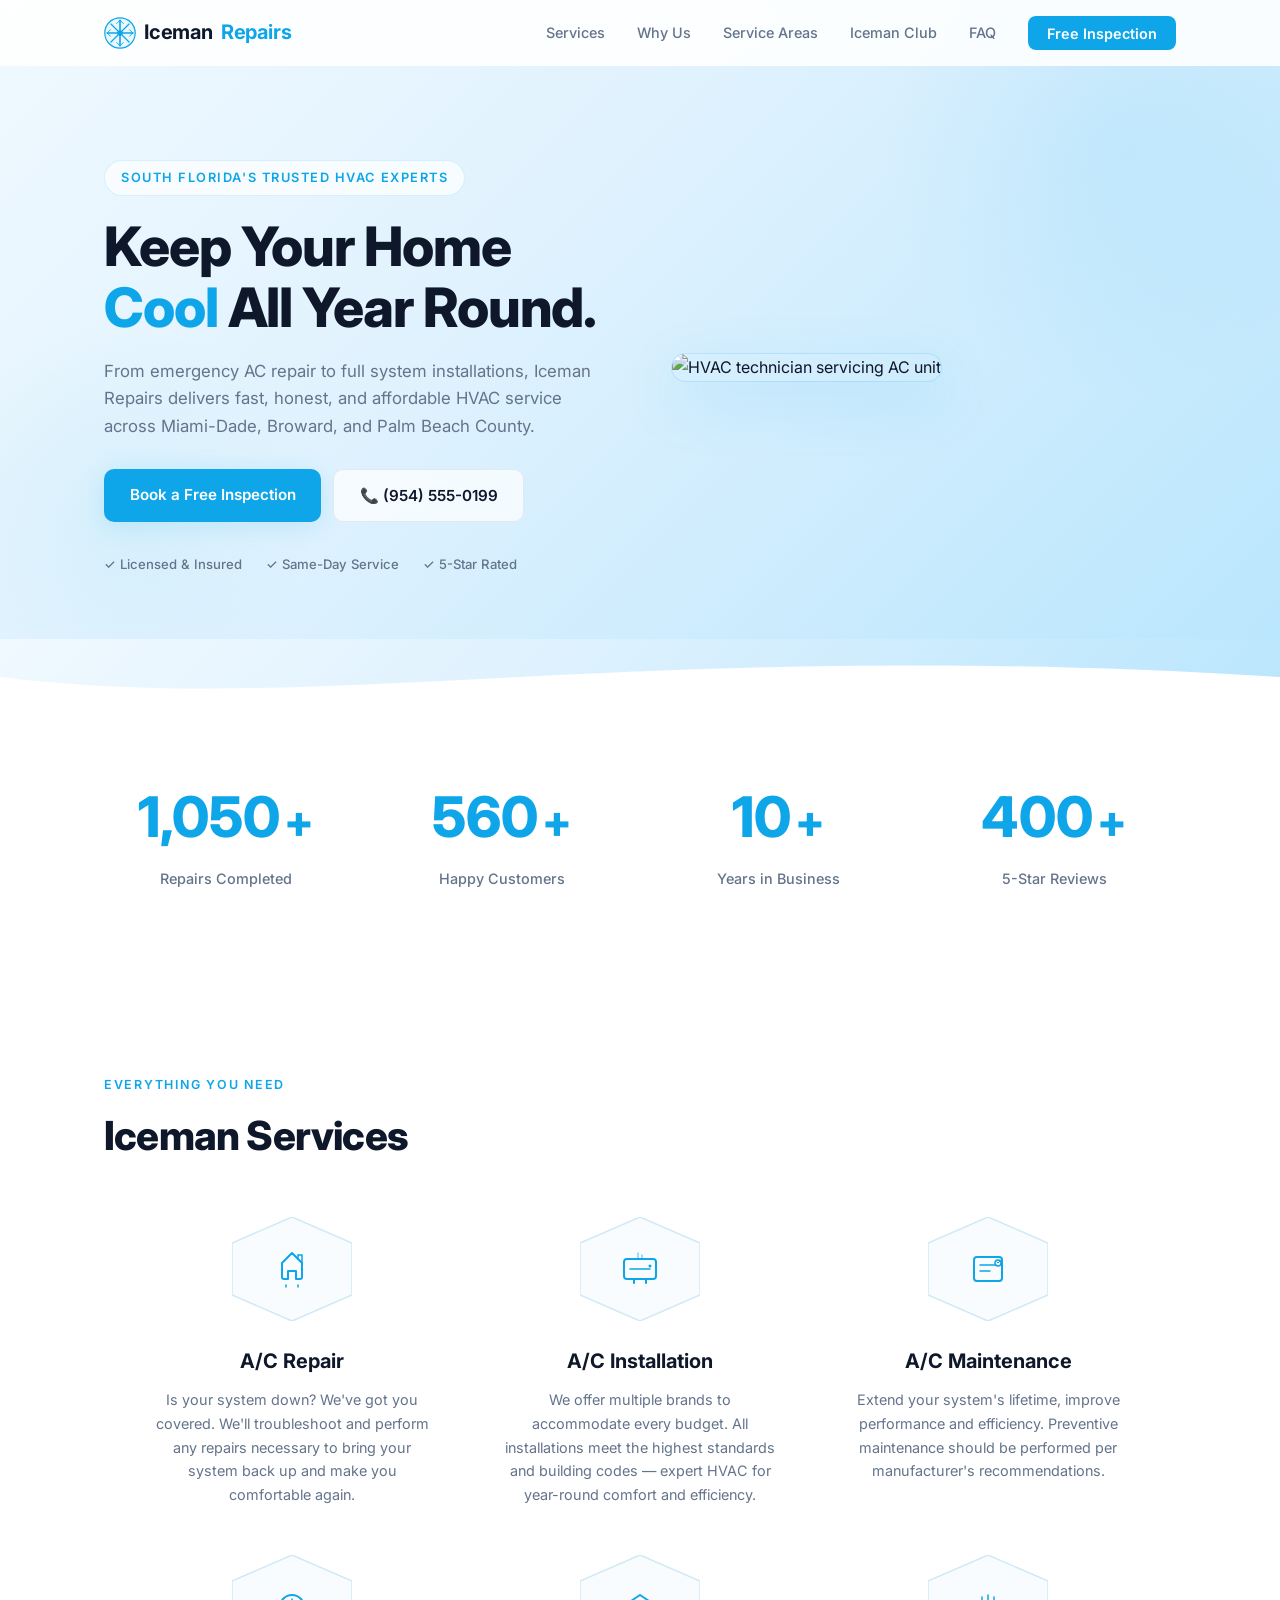
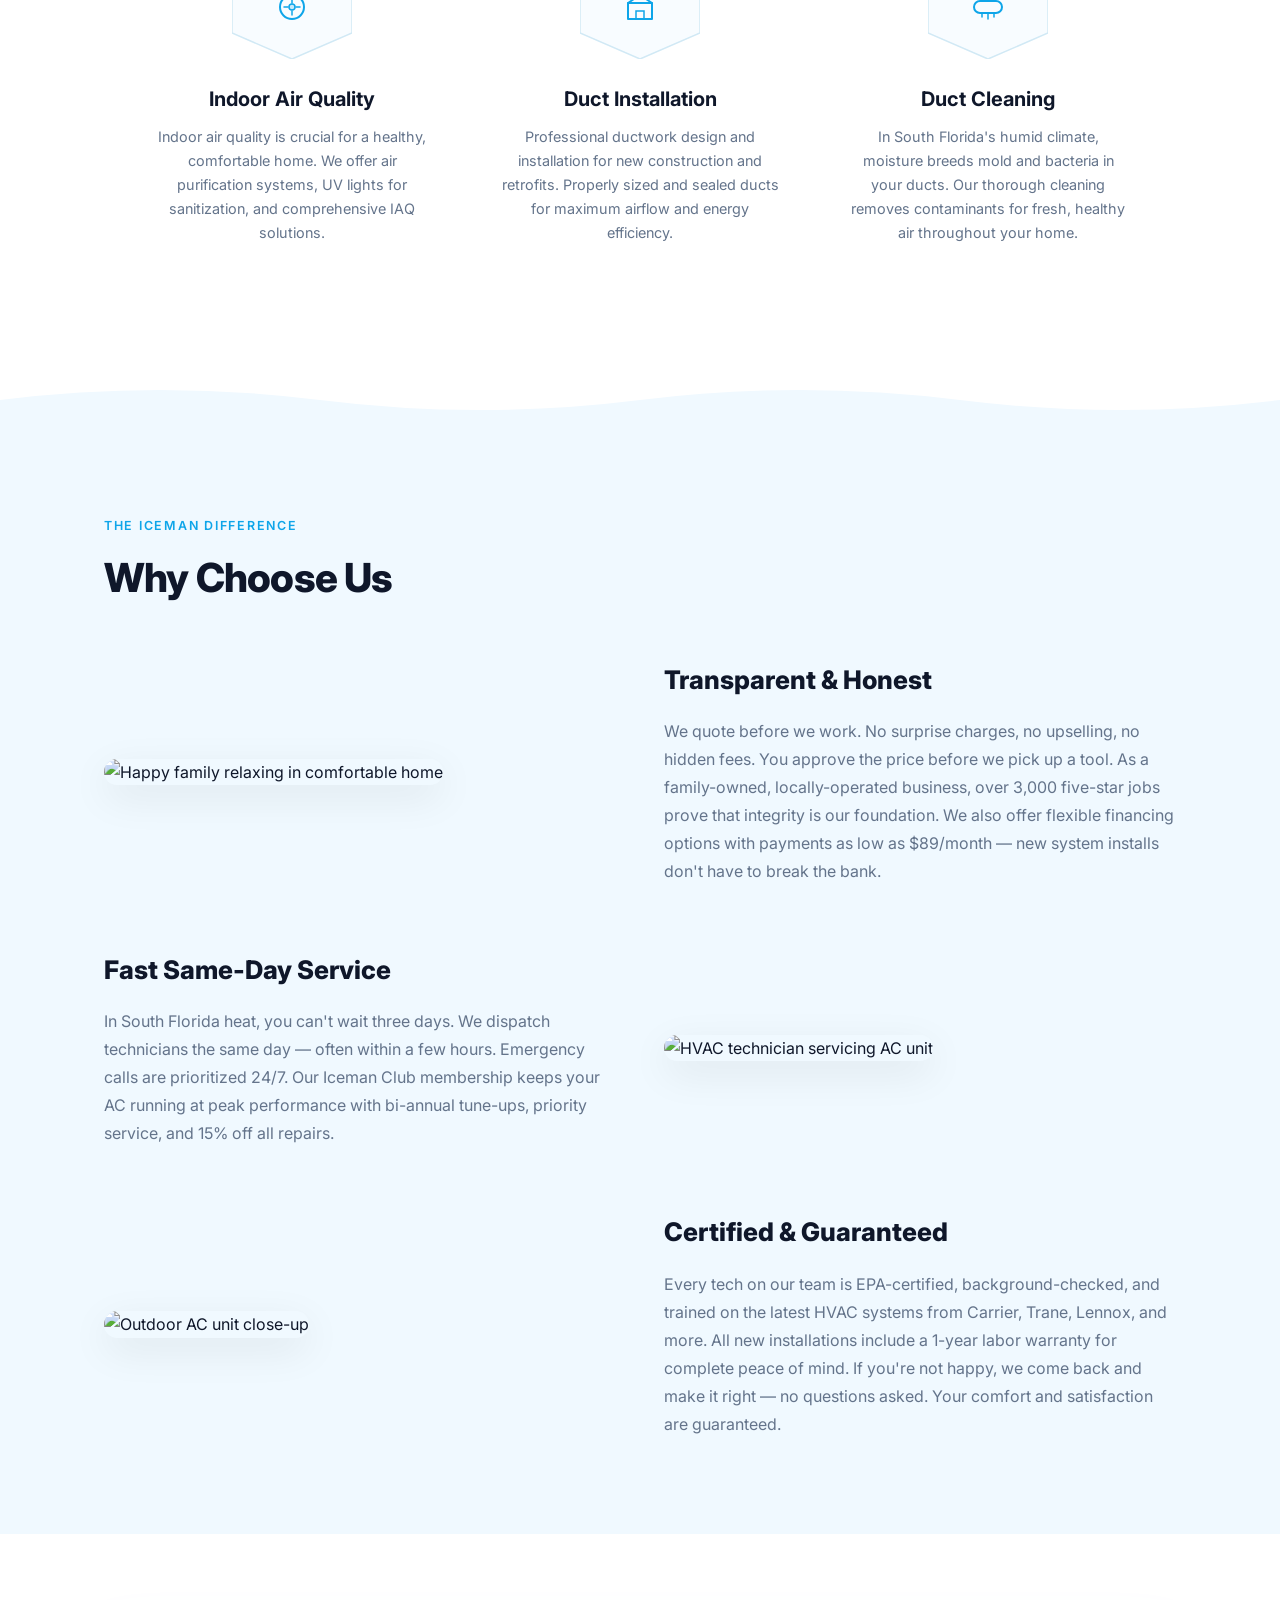
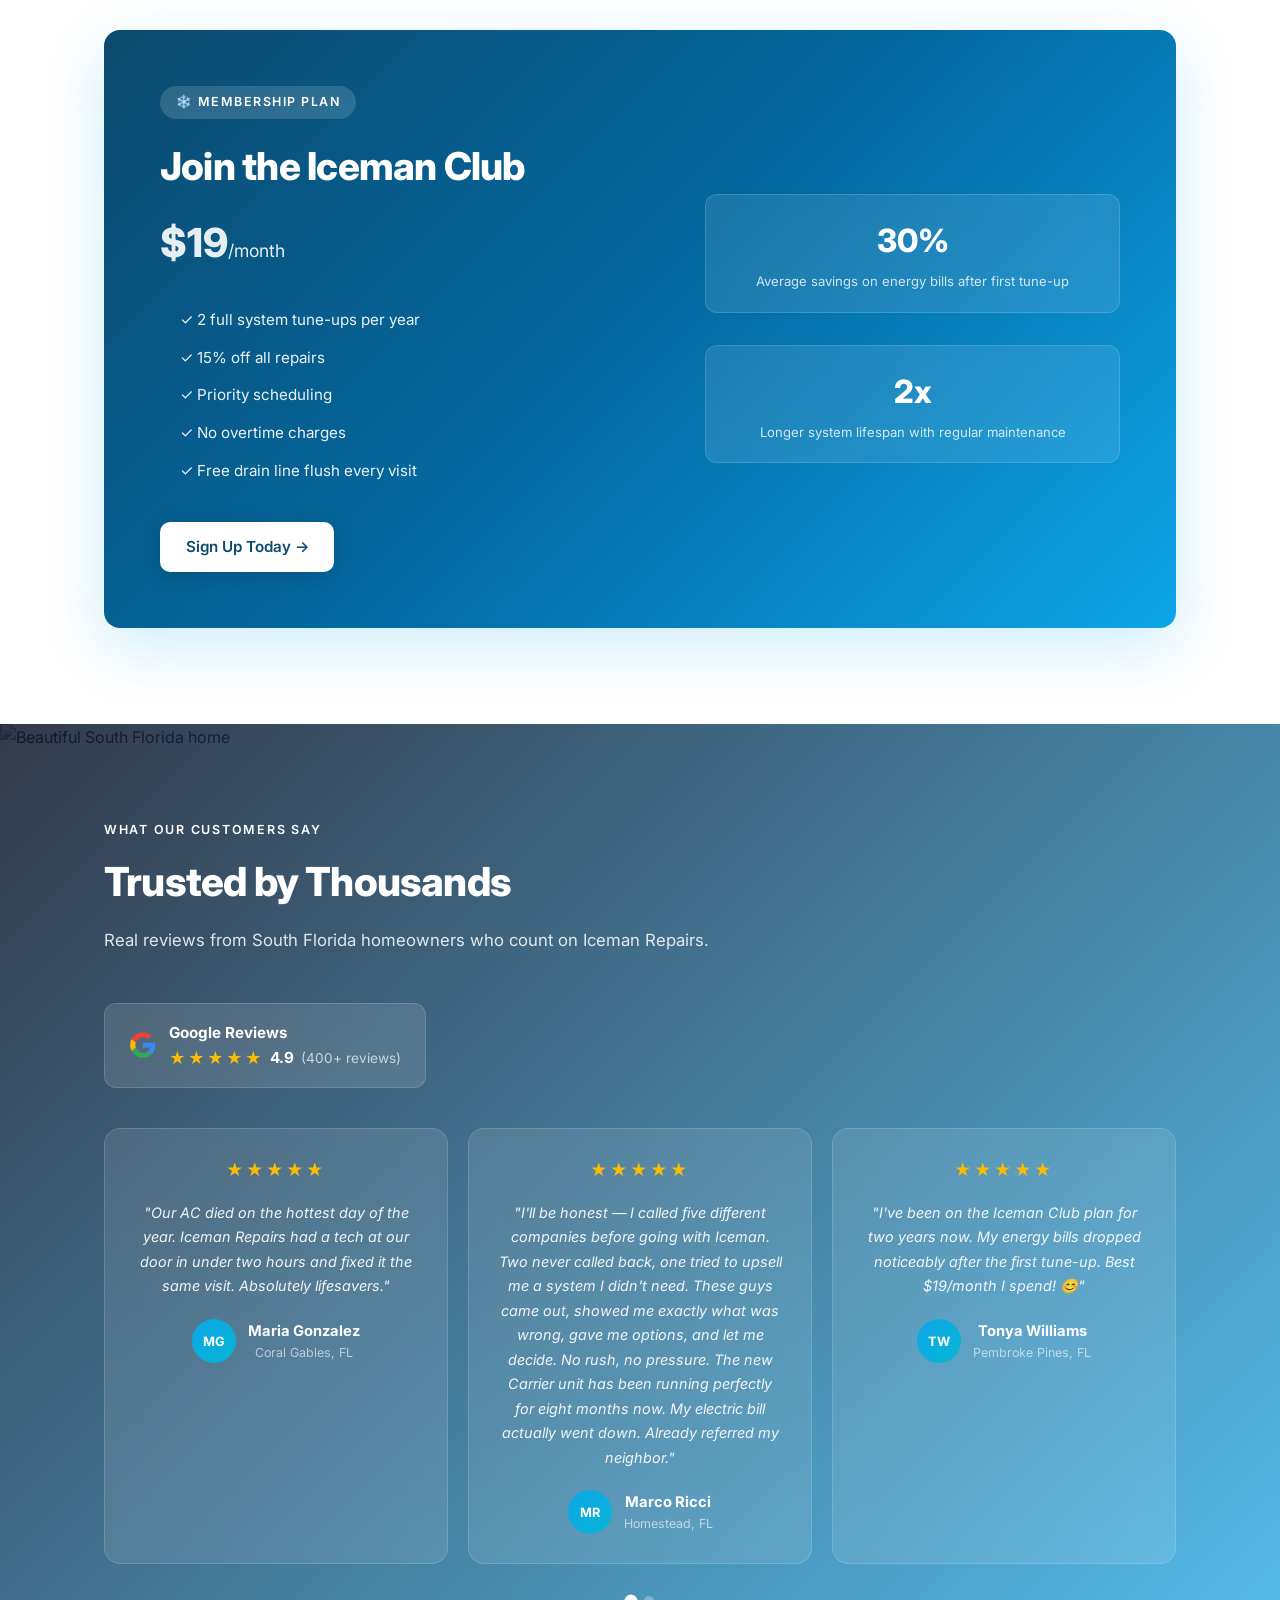
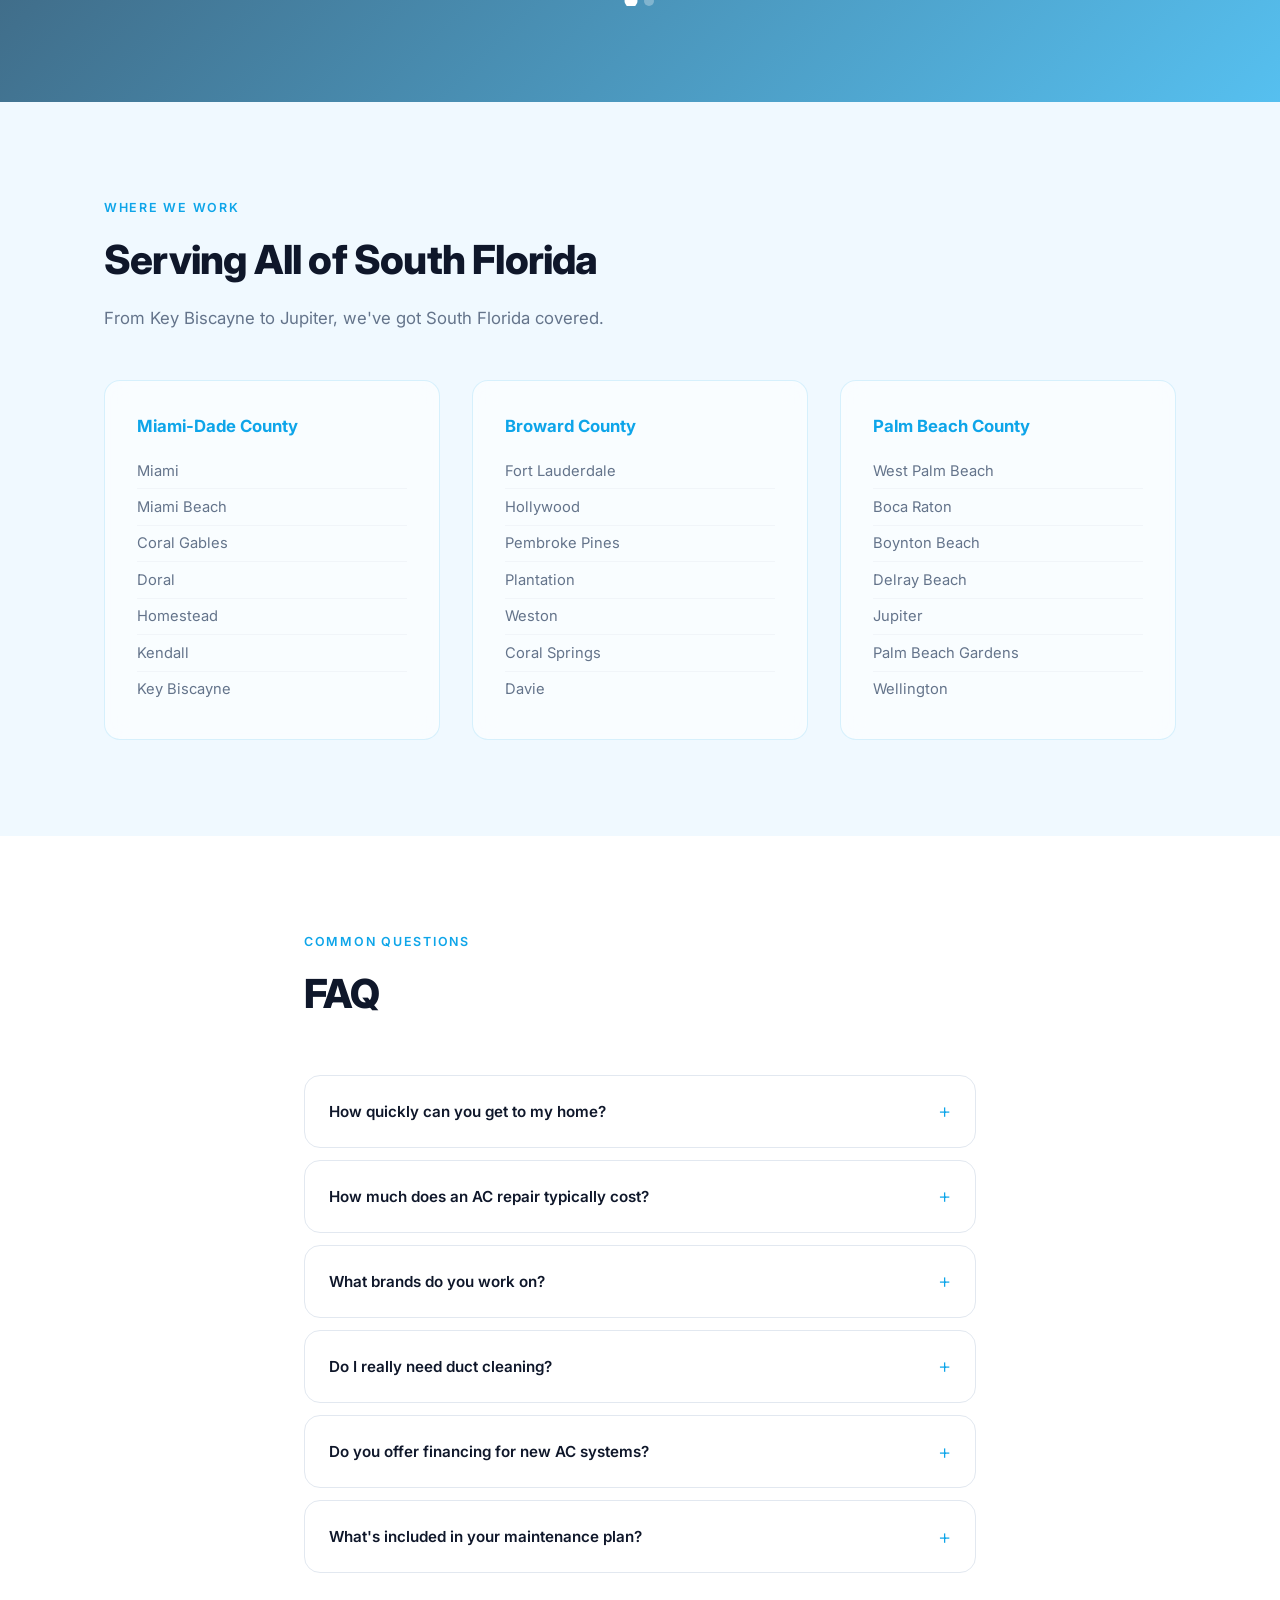
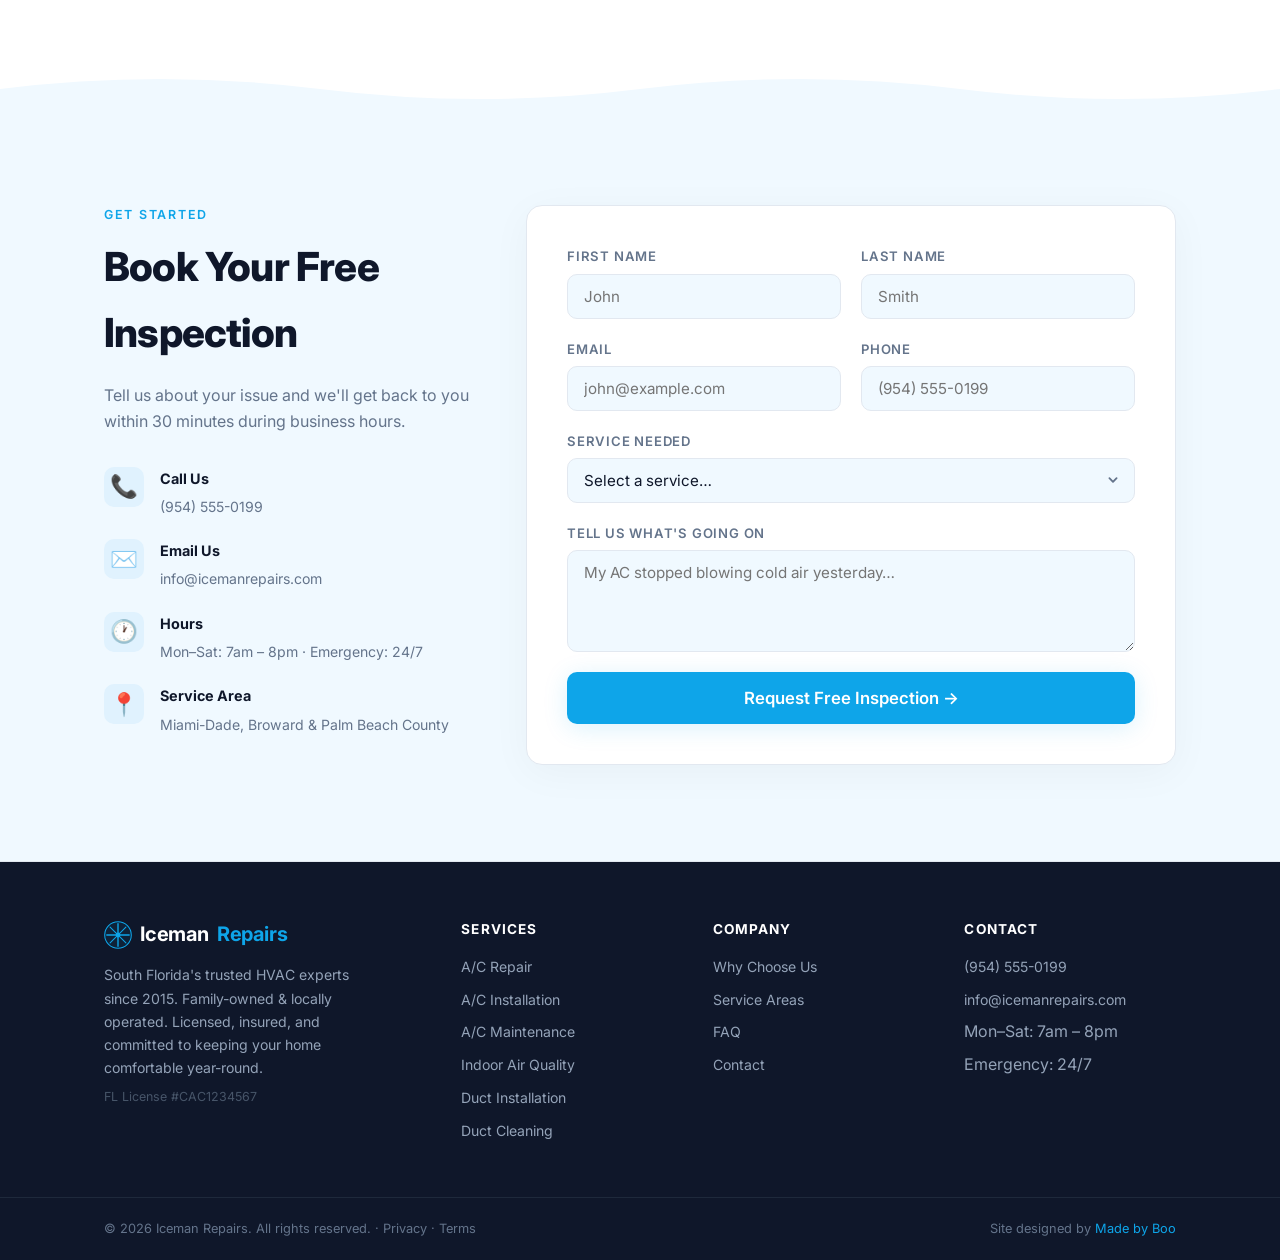
==== samples/iceman-repairs/index.html @ 6f9d6268 "Add live sample sites: Matcha x Roast and Iceman Repairs" ====
<!doctype html>
<html lang="en">
<head>
  <meta charset="UTF-8" />
  <meta name="viewport" content="width=device-width, initial-scale=1.0" />
  <title>Iceman Repairs — South Florida HVAC & AC Repair</title>
  <link rel="stylesheet" href="./styles.css" />
  <link rel="preconnect" href="https://fonts.googleapis.com">
  <link rel="preconnect" href="https://fonts.gstatic.com" crossorigin>
  <link href="https://fonts.googleapis.com/css2?family=Inter:wght@400;500;600;700;800&display=swap" rel="stylesheet">
</head>
<body>

<!-- ═══════ NAV ═══════ -->
<nav id="navbar">
  <div class="nav-inner">
    <a class="nav-logo" href="#">
      <svg class="logo-icon" viewBox="0 0 40 40" width="32" height="32" fill="none" xmlns="http://www.w3.org/2000/svg">
        <circle cx="20" cy="20" r="19" stroke="#0ea5e9" stroke-width="1.5" fill="rgba(14,165,233,0.08)"/>
        <line x1="20" y1="4" x2="20" y2="36" stroke="#0ea5e9" stroke-width="2" stroke-linecap="round"/>
        <line x1="4" y1="20" x2="36" y2="20" stroke="#0ea5e9" stroke-width="2" stroke-linecap="round"/>
        <line x1="8.7" y1="8.7" x2="31.3" y2="31.3" stroke="#0ea5e9" stroke-width="1.5" stroke-linecap="round"/>
        <line x1="31.3" y1="8.7" x2="8.7" y2="31.3" stroke="#0ea5e9" stroke-width="1.5" stroke-linecap="round"/>
        <line x1="20" y1="4" x2="16" y2="8" stroke="#0ea5e9" stroke-width="1.2" stroke-linecap="round"/>
        <line x1="20" y1="4" x2="24" y2="8" stroke="#0ea5e9" stroke-width="1.2" stroke-linecap="round"/>
        <line x1="20" y1="36" x2="16" y2="32" stroke="#0ea5e9" stroke-width="1.2" stroke-linecap="round"/>
        <line x1="20" y1="36" x2="24" y2="32" stroke="#0ea5e9" stroke-width="1.2" stroke-linecap="round"/>
        <line x1="4" y1="20" x2="8" y2="16" stroke="#0ea5e9" stroke-width="1.2" stroke-linecap="round"/>
        <line x1="4" y1="20" x2="8" y2="24" stroke="#0ea5e9" stroke-width="1.2" stroke-linecap="round"/>
        <line x1="36" y1="20" x2="32" y2="16" stroke="#0ea5e9" stroke-width="1.2" stroke-linecap="round"/>
        <line x1="36" y1="20" x2="32" y2="24" stroke="#0ea5e9" stroke-width="1.2" stroke-linecap="round"/>
        <circle cx="20" cy="20" r="3.5" fill="#0ea5e9"/>
      </svg>
      Iceman <span>Repairs</span>
    </a>
    <button class="hamburger" id="menuBtn" aria-label="Toggle menu">
      <span></span><span></span><span></span>
    </button>
    <ul class="nav-links" id="navLinks">
      <li><a href="#services">Services</a></li>
      <li><a href="#why-us">Why Us</a></li>
      <li><a href="#areas">Service Areas</a></li>
      <li><a href="#club">Iceman Club</a></li>
      <li><a href="#faq">FAQ</a></li>
      <li><a href="#contact" class="nav-cta">Free Inspection</a></li>
    </ul>
  </div>
</nav>

<!-- ═══════ HERO ═══════ -->
<header class="hero" id="hero">
  <div class="hero-inner container">
    <div class="hero-content fade-in">
      <span class="kicker">South Florida's Trusted HVAC Experts</span>
      <h1>Keep Your Home <em>Cool</em> All Year Round.</h1>
      <p>From emergency AC repair to full system installations, Iceman Repairs delivers fast, honest, and affordable HVAC service across Miami-Dade, Broward, and Palm Beach County.</p>
      <div class="btn-row">
        <a class="btn primary" href="#contact">Book a Free Inspection</a>
        <a class="btn outline" href="tel:+19545550199">📞 (954) 555-0199</a>
      </div>
      <div class="trust-badges">
        <span>✓ Licensed &amp; Insured</span>
        <span>✓ Same-Day Service</span>
        <span>✓ 5-Star Rated</span>
      </div>
    </div>
    <div class="hero-image fade-in">
      <img src="https://plus.unsplash.com/premium_photo-1682126012378-859ca7a9f4cf?w=800" alt="HVAC technician servicing AC unit" loading="eager">
    </div>
  </div>
</header>

<!-- ═══════ WAVE DIVIDER ═══════ -->
<div class="wave-divider">
  <svg viewBox="0 0 1440 60" preserveAspectRatio="none"><path d="M0,40 C360,80 720,0 1440,40 L1440,60 L0,60Z" fill="#ffffff"/></svg>
</div>

<!-- ═══════ KPI STATS BANNER ═══════ -->
<section class="kpi-banner">
  <div class="container">
    <div class="kpi-grid">
      <div class="kpi fade-in">
        <div class="kpi-number" data-target="1050">0</div>
        <div class="kpi-plus">+</div>
        <div class="kpi-label">Repairs Completed</div>
      </div>
      <div class="kpi fade-in">
        <div class="kpi-number" data-target="560">0</div>
        <div class="kpi-plus">+</div>
        <div class="kpi-label">Happy Customers</div>
      </div>
      <div class="kpi fade-in">
        <div class="kpi-number" data-target="10">0</div>
        <div class="kpi-plus">+</div>
        <div class="kpi-label">Years in Business</div>
      </div>
      <div class="kpi fade-in">
        <div class="kpi-number" data-target="400">0</div>
        <div class="kpi-plus">+</div>
        <div class="kpi-label">5-Star Reviews</div>
      </div>
    </div>
  </div>
</section>

<!-- ═══════ SERVICES ═══════ -->
<section class="section" id="services">
  <div class="container">
    <div class="section-header">
      <span class="section-kicker fade-in">Everything You Need</span>
      <h2 class="section-title fade-in">Iceman Services</h2>
    </div>

    <div class="hex-grid hex-grid-3">
      <article class="hex-card fade-in">
        <div class="hex-icon-wrap">
          <svg class="hex-bg" viewBox="0 0 120 104" fill="none"><polygon points="60,0 120,26 120,78 60,104 0,78 0,26" stroke="#d1e9f5" stroke-width="1.5" fill="#f8fcff"/></svg>
          <svg class="hex-inner-icon" viewBox="0 0 48 48" fill="none">
            <path d="M24 8L14 18v14a2 2 0 002 2h4v-8h8v8h4a2 2 0 002-2V18L24 8z" stroke="#0ea5e9" stroke-width="2" stroke-linejoin="round"/>
            <path d="M30 14v-4h4v8" stroke="#0ea5e9" stroke-width="1.5" stroke-linecap="round"/>
            <path d="M18 40v2M30 40v2" stroke="#0ea5e9" stroke-width="1.5" stroke-linecap="round"/>
          </svg>
        </div>
        <h3>A/C Repair</h3>
        <p>Is your system down? We've got you covered. We'll troubleshoot and perform any repairs necessary to bring your system back up and make you comfortable again.</p>
      </article>
      <article class="hex-card fade-in">
        <div class="hex-icon-wrap">
          <svg class="hex-bg" viewBox="0 0 120 104" fill="none"><polygon points="60,0 120,26 120,78 60,104 0,78 0,26" stroke="#d1e9f5" stroke-width="1.5" fill="#f8fcff"/></svg>
          <svg class="hex-inner-icon" viewBox="0 0 48 48" fill="none">
            <rect x="8" y="14" width="32" height="20" rx="3" stroke="#0ea5e9" stroke-width="2"/>
            <path d="M14 24h20" stroke="#0ea5e9" stroke-width="1.5" stroke-linecap="round"/>
            <line x1="18" y1="34" x2="18" y2="38" stroke="#0ea5e9" stroke-width="2" stroke-linecap="round"/>
            <line x1="30" y1="34" x2="30" y2="38" stroke="#0ea5e9" stroke-width="2" stroke-linecap="round"/>
            <circle cx="34" cy="21" r="1.5" fill="#0ea5e9"/>
            <path d="M22 8v6M26 10v4" stroke="#0ea5e9" stroke-width="1.5" stroke-linecap="round" opacity="0.5"/>
          </svg>
        </div>
        <h3>A/C Installation</h3>
        <p>We offer multiple brands to accommodate every budget. All installations meet the highest standards and building codes — expert HVAC for year-round comfort and efficiency.</p>
      </article>
      <article class="hex-card fade-in">
        <div class="hex-icon-wrap">
          <svg class="hex-bg" viewBox="0 0 120 104" fill="none"><polygon points="60,0 120,26 120,78 60,104 0,78 0,26" stroke="#d1e9f5" stroke-width="1.5" fill="#f8fcff"/></svg>
          <svg class="hex-inner-icon" viewBox="0 0 48 48" fill="none">
            <rect x="10" y="12" width="28" height="24" rx="3" stroke="#0ea5e9" stroke-width="2"/>
            <path d="M16 20h16M16 26h10" stroke="#0ea5e9" stroke-width="1.5" stroke-linecap="round"/>
            <circle cx="34" cy="18" r="3" stroke="#0ea5e9" stroke-width="1.5"/>
            <path d="M33 17l1 1 2-2" stroke="#0ea5e9" stroke-width="1" stroke-linecap="round" stroke-linejoin="round"/>
          </svg>
        </div>
        <h3>A/C Maintenance</h3>
        <p>Extend your system's lifetime, improve performance and efficiency. Preventive maintenance should be performed per manufacturer's recommendations.</p>
      </article>
      <article class="hex-card fade-in">
        <div class="hex-icon-wrap">
          <svg class="hex-bg" viewBox="0 0 120 104" fill="none"><polygon points="60,0 120,26 120,78 60,104 0,78 0,26" stroke="#d1e9f5" stroke-width="1.5" fill="#f8fcff"/></svg>
          <svg class="hex-inner-icon" viewBox="0 0 48 48" fill="none">
            <circle cx="24" cy="24" r="12" stroke="#0ea5e9" stroke-width="2"/>
            <path d="M24 16v4M24 28v4M16 24h4M28 24h4" stroke="#0ea5e9" stroke-width="1.5" stroke-linecap="round"/>
            <circle cx="24" cy="24" r="3" fill="rgba(14,165,233,0.2)" stroke="#0ea5e9" stroke-width="1.5"/>
          </svg>
        </div>
        <h3>Indoor Air Quality</h3>
        <p>Indoor air quality is crucial for a healthy, comfortable home. We offer air purification systems, UV lights for sanitization, and comprehensive IAQ solutions.</p>
      </article>
      <article class="hex-card fade-in">
        <div class="hex-icon-wrap">
          <svg class="hex-bg" viewBox="0 0 120 104" fill="none"><polygon points="60,0 120,26 120,78 60,104 0,78 0,26" stroke="#d1e9f5" stroke-width="1.5" fill="#f8fcff"/></svg>
          <svg class="hex-inner-icon" viewBox="0 0 48 48" fill="none">
            <path d="M12 20h24v16H12z" stroke="#0ea5e9" stroke-width="2" stroke-linejoin="round"/>
            <path d="M12 20l12-8 12 8" stroke="#0ea5e9" stroke-width="2" stroke-linecap="round" stroke-linejoin="round"/>
            <path d="M20 28h8v8h-8z" stroke="#0ea5e9" stroke-width="1.5"/>
          </svg>
        </div>
        <h3>Duct Installation</h3>
        <p>Professional ductwork design and installation for new construction and retrofits. Properly sized and sealed ducts for maximum airflow and energy efficiency.</p>
      </article>
      <article class="hex-card fade-in">
        <div class="hex-icon-wrap">
          <svg class="hex-bg" viewBox="0 0 120 104" fill="none"><polygon points="60,0 120,26 120,78 60,104 0,78 0,26" stroke="#d1e9f5" stroke-width="1.5" fill="#f8fcff"/></svg>
          <svg class="hex-inner-icon" viewBox="0 0 48 48" fill="none">
            <rect x="10" y="18" width="28" height="12" rx="6" stroke="#0ea5e9" stroke-width="2"/>
            <path d="M18 14v4M24 12v6M30 14v4" stroke="#0ea5e9" stroke-width="1.5" stroke-linecap="round"/>
            <path d="M18 30v4M24 30v6M30 30v4" stroke="#0ea5e9" stroke-width="1.5" stroke-linecap="round"/>
          </svg>
        </div>
        <h3>Duct Cleaning</h3>
        <p>In South Florida's humid climate, moisture breeds mold and bacteria in your ducts. Our thorough cleaning removes contaminants for fresh, healthy air throughout your home.</p>
      </article>
    </div>
  </div>
</section>

<!-- ═══════ ICE DIVIDER ═══════ -->
<div class="ice-divider">
  <svg viewBox="0 0 1440 40" preserveAspectRatio="none"><path d="M0,20 Q180,0 360,20 T720,20 T1080,20 T1440,20 L1440,40 L0,40Z" fill="#f0f9ff"/></svg>
</div>

<!-- ═══════ WHY US ═══════ -->
<section class="section section-frost" id="why-us">
  <div class="container">
    <div class="section-header">
      <span class="section-kicker fade-in">The Iceman Difference</span>
      <h2 class="section-title fade-in">Why Choose Us</h2>
    </div>

    <div class="why-card fade-in">
      <div class="why-card-image">
        <img src="https://plus.unsplash.com/premium_photo-1663090877683-f5d6fe7fc1ca?w=600" alt="Happy family relaxing in comfortable home" loading="lazy">
      </div>
      <div class="why-card-text">
        <h3>Transparent &amp; Honest</h3>
        <p>We quote before we work. No surprise charges, no upselling, no hidden fees. You approve the price before we pick up a tool. As a family-owned, locally-operated business, over 3,000 five-star jobs prove that integrity is our foundation. We also offer flexible financing options with payments as low as $89/month — new system installs don't have to break the bank.</p>
      </div>
    </div>

    <div class="why-card reverse fade-in">
      <div class="why-card-image">
        <img src="https://plus.unsplash.com/premium_photo-1683134512538-7b390d0adc9e?w=600" alt="HVAC technician servicing AC unit" loading="lazy">
      </div>
      <div class="why-card-text">
        <h3>Fast Same-Day Service</h3>
        <p>In South Florida heat, you can't wait three days. We dispatch technicians the same day — often within a few hours. Emergency calls are prioritized 24/7. Our Iceman Club membership keeps your AC running at peak performance with bi-annual tune-ups, priority service, and 15% off all repairs.</p>
      </div>
    </div>

    <div class="why-card fade-in">
      <div class="why-card-image">
        <img src="https://images.unsplash.com/photo-1758798157512-f0a864c696c9?w=600" alt="Outdoor AC unit close-up" loading="lazy">
      </div>
      <div class="why-card-text">
        <h3>Certified &amp; Guaranteed</h3>
        <p>Every tech on our team is EPA-certified, background-checked, and trained on the latest HVAC systems from Carrier, Trane, Lennox, and more. All new installations include a 1-year labor warranty for complete peace of mind. If you're not happy, we come back and make it right — no questions asked. Your comfort and satisfaction are guaranteed.</p>
      </div>
    </div>
  </div>
</section>

<!-- ═══════ ICEMAN CLUB ═══════ -->
<section class="section iceman-club" id="club">
  <div class="container">
    <div class="club-card fade-in">
      <div class="club-content">
        <span class="club-badge">❄️ Membership Plan</span>
        <h2>Join the Iceman Club</h2>
        <p class="club-price"><span class="price-amount">$19</span>/month</p>
        <ul class="club-perks">
          <li>✓ 2 full system tune-ups per year</li>
          <li>✓ 15% off all repairs</li>
          <li>✓ Priority scheduling</li>
          <li>✓ No overtime charges</li>
          <li>✓ Free drain line flush every visit</li>
        </ul>
        <a class="btn primary" href="#contact">Sign Up Today →</a>
      </div>
      <div class="club-highlight">
        <div class="club-stat">
          <div class="club-stat-number">30%</div>
          <div class="club-stat-label">Average savings on energy bills after first tune-up</div>
        </div>
        <div class="club-stat">
          <div class="club-stat-number">2x</div>
          <div class="club-stat-label">Longer system lifespan with regular maintenance</div>
        </div>
      </div>
    </div>
  </div>
</section>

<!-- ═══════ TESTIMONIALS ═══════ -->
<section class="section section-testimonials" id="testimonials">
  <div class="testimonials-bg">
    <img src="https://images.unsplash.com/photo-1600585154340-be6161a56a0c?w=1400&q=80" alt="Beautiful South Florida home" loading="lazy">
    <div class="testimonials-overlay"></div>
  </div>
  <div class="container testimonials-content">
    <div class="section-header">
      <span class="section-kicker fade-in" style="color:#fff;">What Our Customers Say</span>
      <h2 class="section-title fade-in" style="color:#fff;">Trusted by Thousands</h2>
      <p class="section-lead fade-in" style="color:rgba(255,255,255,0.85);max-width:none;">Real reviews from South Florida homeowners who count on Iceman Repairs.</p>
    </div>

    <div class="google-reviews-bar fade-in">
      <div class="google-reviews-header">
        <svg viewBox="0 0 24 24" width="28" height="28"><path d="M22.56 12.25c0-.78-.07-1.53-.2-2.25H12v4.26h5.92a5.06 5.06 0 01-2.2 3.32v2.77h3.57c2.08-1.92 3.28-4.74 3.28-8.1z" fill="#4285F4"/><path d="M12 23c2.97 0 5.46-.98 7.28-2.66l-3.57-2.77c-.98.66-2.23 1.06-3.71 1.06-2.86 0-5.29-1.93-6.16-4.53H2.18v2.84C3.99 20.53 7.7 23 12 23z" fill="#34A853"/><path d="M5.84 14.09c-.22-.66-.35-1.36-.35-2.09s.13-1.43.35-2.09V7.07H2.18C1.43 8.55 1 10.22 1 12s.43 3.45 1.18 4.93l2.85-2.22.81-.62z" fill="#FBBC05"/><path d="M12 5.38c1.62 0 3.06.56 4.21 1.64l3.15-3.15C17.45 2.09 14.97 1 12 1 7.7 1 3.99 3.47 2.18 7.07l3.66 2.84c.87-2.6 3.3-4.53 6.16-4.53z" fill="#EA4335"/></svg>
        <div>
          <strong>Google Reviews</strong>
          <div class="google-rating">
            <span class="google-stars">★★★★★</span>
            <span class="google-score">4.9</span>
            <span class="google-count">(400+ reviews)</span>
          </div>
        </div>
      </div>
    </div>

    <div class="reviews-carousel-wrapper fade-in">
      <div class="reviews-track" id="reviewsTrack">
        <div class="review-slide">
          <div class="review-card">
            <div class="review-stars">★★★★★</div>
            <p>"Our AC died on the hottest day of the year. Iceman Repairs had a tech at our door in under two hours and fixed it the same visit. Absolutely lifesavers."</p>
            <div class="review-author">
              <div class="review-avatar">MG</div>
              <div><strong>Maria Gonzalez</strong><span>Coral Gables, FL</span></div>
            </div>
          </div>
        </div>
        <div class="review-slide">
          <div class="review-card">
            <div class="review-stars">★★★★★</div>
            <p>"I'll be honest — I called five different companies before going with Iceman. Two never called back, one tried to upsell me a system I didn't need. These guys came out, showed me exactly what was wrong, gave me options, and let me decide. No rush, no pressure. The new Carrier unit has been running perfectly for eight months now. My electric bill actually went down. Already referred my neighbor."</p>
            <div class="review-author">
              <div class="review-avatar">MR</div>
              <div><strong>Marco Ricci</strong><span>Homestead, FL</span></div>
            </div>
          </div>
        </div>
        <div class="review-slide">
          <div class="review-card">
            <div class="review-stars">★★★★★</div>
            <p>"I've been on the Iceman Club plan for two years now. My energy bills dropped noticeably after the first tune-up. Best $19/month I spend! 😊"</p>
            <div class="review-author">
              <div class="review-avatar">TW</div>
              <div><strong>Tonya Williams</strong><span>Pembroke Pines, FL</span></div>
            </div>
          </div>
        </div>
        <div class="review-slide">
          <div class="review-card">
            <div class="review-stars">★★★★★</div>
            <p>"Musty smell from the AC. Iceman found mold in our ducts and cleaned it all out — fresh air ever since."</p>
            <div class="review-author">
              <div class="review-avatar">RJ</div>
              <div><strong>Robert Jimenez</strong><span>Fort Lauderdale, FL</span></div>
            </div>
          </div>
        </div>
        <div class="review-slide">
          <div class="review-card">
            <div class="review-stars">★★★★★</div>
            <p>"Iceman Repairs was honest from the start — they even told me I didn't need a new unit, just a repair. That kind of integrity is rare!"</p>
            <div class="review-author">
              <div class="review-avatar">SP</div>
              <div><strong>Sandra Petit</strong><span>West Palm Beach, FL</span></div>
            </div>
          </div>
        </div>
        <div class="review-slide">
          <div class="review-card">
            <div class="review-stars">★★★★★</div>
            <p>"Sunday morning, AC dead. Called expecting voicemail — real person answered. Tech here in 45 min. Fixed on the spot."</p>
            <div class="review-author">
              <div class="review-avatar">DH</div>
              <div><strong>David Hernandez</strong><span>Doral, FL</span></div>
            </div>
          </div>
        </div>
      </div>
      <div class="reviews-dots" id="reviewsDots"></div>
    </div>
  </div>
</section>

<!-- ═══════ SERVICE AREAS ═══════ -->
<section class="section section-frost" id="areas">
  <div class="container">
    <div class="section-header">
      <span class="section-kicker fade-in">Where We Work</span>
      <h2 class="section-title fade-in">Serving All of South Florida</h2>
      <p class="section-lead fade-in">From Key Biscayne to Jupiter, we've got South Florida covered.</p>
    </div>

    <div class="areas-grid fade-in">
      <div class="area-group">
        <h3>Miami-Dade County</h3>
        <ul>
          <li>Miami</li>
          <li>Miami Beach</li>
          <li>Coral Gables</li>
          <li>Doral</li>
          <li>Homestead</li>
          <li>Kendall</li>
          <li>Key Biscayne</li>
        </ul>
      </div>
      <div class="area-group">
        <h3>Broward County</h3>
        <ul>
          <li>Fort Lauderdale</li>
          <li>Hollywood</li>
          <li>Pembroke Pines</li>
          <li>Plantation</li>
          <li>Weston</li>
          <li>Coral Springs</li>
          <li>Davie</li>
        </ul>
      </div>
      <div class="area-group">
        <h3>Palm Beach County</h3>
        <ul>
          <li>West Palm Beach</li>
          <li>Boca Raton</li>
          <li>Boynton Beach</li>
          <li>Delray Beach</li>
          <li>Jupiter</li>
          <li>Palm Beach Gardens</li>
          <li>Wellington</li>
        </ul>
      </div>
    </div>
  </div>
</section>

<!-- ═══════ FAQ ═══════ -->
<section class="section" id="faq">
  <div class="container container-narrow">
    <div class="section-header">
      <span class="section-kicker fade-in">Common Questions</span>
      <h2 class="section-title fade-in">FAQ</h2>
    </div>

    <div class="faq-list">
      <details class="faq-item fade-in">
        <summary>How quickly can you get to my home?</summary>
        <p>For most service calls in our coverage area, we can dispatch a technician the same day — often within 2-4 hours. Emergency calls are prioritized 24/7.</p>
      </details>
      <details class="faq-item fade-in">
        <summary>How much does an AC repair typically cost?</summary>
        <p>Basic repairs range from $150–$500 depending on the issue. We always provide a written estimate before starting any work. Diagnostic fee is $89 and gets waived if you proceed with the repair.</p>
      </details>
      <details class="faq-item fade-in">
        <summary>What brands do you work on?</summary>
        <p>We service all major brands including Carrier, Trane, Lennox, Rheem, Goodman, Daikin, and more. For installations, we're an authorized dealer for Carrier and Trane.</p>
      </details>
      <details class="faq-item fade-in">
        <summary>Do I really need duct cleaning?</summary>
        <p>In South Florida's humid climate, absolutely. Moisture in your ducts breeds mold, dust mites, and bacteria. We recommend cleaning every 3-5 years, or immediately if you notice musty odors or increased allergies.</p>
      </details>
      <details class="faq-item fade-in">
        <summary>Do you offer financing for new AC systems?</summary>
        <p>Yes! We partner with several financing providers to offer plans with 0% APR for qualified buyers. A new high-efficiency system can actually lower your monthly energy bills enough to offset the payment.</p>
      </details>
      <details class="faq-item fade-in">
        <summary>What's included in your maintenance plan?</summary>
        <p>Our Iceman Club membership ($19/month) includes two full system tune-ups per year, priority scheduling, 15% off all repairs, no overtime charges, and a free drain line flush with every visit.</p>
      </details>
    </div>
  </div>
</section>

<!-- ═══════ ICE DIVIDER ═══════ -->
<div class="ice-divider">
  <svg viewBox="0 0 1440 40" preserveAspectRatio="none"><path d="M0,20 Q180,0 360,20 T720,20 T1080,20 T1440,20 L1440,40 L0,40Z" fill="#f0f9ff"/></svg>
</div>

<!-- ═══════ CONTACT ═══════ -->
<section class="section section-frost" id="contact">
  <div class="container">
    <div class="contact-layout">
      <div class="contact-info fade-in">
        <span class="section-kicker">Get Started</span>
        <h2 class="section-title">Book Your Free Inspection</h2>
        <p class="contact-desc">Tell us about your issue and we'll get back to you within 30 minutes during business hours.</p>

        <div class="contact-details">
          <div class="contact-detail">
            <div class="contact-detail-icon">📞</div>
            <div>
              <strong>Call Us</strong>
              <a href="tel:+19545550199">(954) 555-0199</a>
            </div>
          </div>
          <div class="contact-detail">
            <div class="contact-detail-icon">✉️</div>
            <div>
              <strong>Email Us</strong>
              <a href="mailto:info@icemanrepairs.com">info@icemanrepairs.com</a>
            </div>
          </div>
          <div class="contact-detail">
            <div class="contact-detail-icon">🕐</div>
            <div>
              <strong>Hours</strong>
              <span>Mon–Sat: 7am – 8pm · Emergency: 24/7</span>
            </div>
          </div>
          <div class="contact-detail">
            <div class="contact-detail-icon">📍</div>
            <div>
              <strong>Service Area</strong>
              <span>Miami-Dade, Broward &amp; Palm Beach County</span>
            </div>
          </div>
        </div>
      </div>

      <form class="contact-form fade-in" onsubmit="event.preventDefault(); this.innerHTML='<p class=\'form-success\'>✅ Thanks! We\'ll be in touch shortly.</p>';">
        <div class="form-row">
          <div class="form-group">
            <label for="fname">First Name</label>
            <input type="text" id="fname" name="fname" required placeholder="John">
          </div>
          <div class="form-group">
            <label for="lname">Last Name</label>
            <input type="text" id="lname" name="lname" required placeholder="Smith">
          </div>
        </div>
        <div class="form-row">
          <div class="form-group">
            <label for="email">Email</label>
            <input type="email" id="email" name="email" required placeholder="john@example.com">
          </div>
          <div class="form-group">
            <label for="phone">Phone</label>
            <input type="tel" id="phone" name="phone" required placeholder="(954) 555-0199">
          </div>
        </div>
        <div class="form-group">
          <label for="service">Service Needed</label>
          <select id="service" name="service">
            <option value="">Select a service…</option>
            <option>AC Repair</option>
            <option>AC Installation</option>
            <option>Duct Cleaning</option>
            <option>Mold Remediation</option>
            <option>Maintenance Plan</option>
            <option>Other / Not Sure</option>
          </select>
        </div>
        <div class="form-group">
          <label for="message">Tell us what's going on</label>
          <textarea id="message" name="message" rows="4" placeholder="My AC stopped blowing cold air yesterday…"></textarea>
        </div>
        <button type="submit" class="btn primary full-width">Request Free Inspection →</button>
      </form>
    </div>
  </div>
</section>

<!-- ═══════ FOOTER ═══════ -->
<footer class="footer">
  <div class="container footer-inner">
    <div class="footer-brand">
      <div class="nav-logo">
        <svg class="logo-icon" viewBox="0 0 40 40" width="28" height="28" fill="none" xmlns="http://www.w3.org/2000/svg">
          <circle cx="20" cy="20" r="19" stroke="#0ea5e9" stroke-width="1.5" fill="rgba(14,165,233,0.08)"/>
          <line x1="20" y1="4" x2="20" y2="36" stroke="#0ea5e9" stroke-width="2" stroke-linecap="round"/>
          <line x1="4" y1="20" x2="36" y2="20" stroke="#0ea5e9" stroke-width="2" stroke-linecap="round"/>
          <line x1="8.7" y1="8.7" x2="31.3" y2="31.3" stroke="#0ea5e9" stroke-width="1.5" stroke-linecap="round"/>
          <line x1="31.3" y1="8.7" x2="8.7" y2="31.3" stroke="#0ea5e9" stroke-width="1.5" stroke-linecap="round"/>
          <circle cx="20" cy="20" r="3.5" fill="#0ea5e9"/>
        </svg>
        Iceman <span>Repairs</span>
      </div>
      <p>South Florida's trusted HVAC experts since 2015. Family-owned & locally operated. Licensed, insured, and committed to keeping your home comfortable year-round.</p>
      <p class="footer-license">FL License #CAC1234567</p>
    </div>
    <div class="footer-links">
      <h4>Services</h4>
      <ul>
        <li><a href="#services">A/C Repair</a></li>
        <li><a href="#services">A/C Installation</a></li>
        <li><a href="#services">A/C Maintenance</a></li>
        <li><a href="#services">Indoor Air Quality</a></li>
        <li><a href="#services">Duct Installation</a></li>
        <li><a href="#services">Duct Cleaning</a></li>
      </ul>
    </div>
    <div class="footer-links">
      <h4>Company</h4>
      <ul>
        <li><a href="#why-us">Why Choose Us</a></li>
        <li><a href="#areas">Service Areas</a></li>
        <li><a href="#faq">FAQ</a></li>
        <li><a href="#contact">Contact</a></li>
      </ul>
    </div>
    <div class="footer-links">
      <h4>Contact</h4>
      <ul>
        <li><a href="tel:+19545550199">(954) 555-0199</a></li>
        <li><a href="mailto:info@icemanrepairs.com">info@icemanrepairs.com</a></li>
        <li>Mon–Sat: 7am – 8pm</li>
        <li>Emergency: 24/7</li>
      </ul>
    </div>
  </div>
  <div class="footer-bottom">
    <div class="container">
      <p>© 2026 Iceman Repairs. All rights reserved. · <a href="#">Privacy</a> · <a href="#">Terms</a></p>
      <p class="made-by">Site designed by <a href="../made-by-boo/index.html">Made by Boo</a></p>
    </div>
  </div>
</footer>

<script>
/* ── Navbar scroll ── */
const nav = document.getElementById('navbar');
window.addEventListener('scroll', () => {
  nav.classList.toggle('scrolled', window.scrollY > 40);
});

/* ── Mobile menu ── */
const menuBtn = document.getElementById('menuBtn');
const navLinks = document.getElementById('navLinks');
menuBtn.addEventListener('click', () => {
  menuBtn.classList.toggle('open');
  navLinks.classList.toggle('open');
});
navLinks.querySelectorAll('a').forEach(a => {
  a.addEventListener('click', () => {
    menuBtn.classList.remove('open');
    navLinks.classList.remove('open');
  });
});

/* ── Fade-in on scroll ── */
const observer = new IntersectionObserver((entries) => {
  entries.forEach(e => { if (e.isIntersecting) { e.target.classList.add('visible'); observer.unobserve(e.target); }});
}, { threshold: 0.12 });
document.querySelectorAll('.fade-in').forEach(el => observer.observe(el));

/* ── KPI Counter Animation ── */
const kpiObserver = new IntersectionObserver((entries) => {
  entries.forEach(e => {
    if (e.isIntersecting) {
      const el = e.target;
      const target = parseInt(el.dataset.target);
      const duration = 2000;
      const start = performance.now();
      const animate = (now) => {
        const progress = Math.min((now - start) / duration, 1);
        const eased = 1 - Math.pow(1 - progress, 3);
        el.textContent = Math.floor(eased * target).toLocaleString();
        if (progress < 1) requestAnimationFrame(animate);
      };
      requestAnimationFrame(animate);
      kpiObserver.unobserve(el);
    }
  });
}, { threshold: 0.5 });
document.querySelectorAll('.kpi-number').forEach(el => kpiObserver.observe(el));

/* ── Reviews Carousel (3 visible at a time) ── */
(function() {
  const track = document.getElementById('reviewsTrack');
  const dotsContainer = document.getElementById('reviewsDots');
  let current = 0;
  const perPage = 3;
  const totalPages = 2; // 6 reviews / 3 per page

  for (let i = 0; i < totalPages; i++) {
    const dot = document.createElement('button');
    dot.className = 'reviews-dot' + (i === 0 ? ' active' : '');
    dot.setAttribute('aria-label', 'Go to page ' + (i + 1));
    dot.addEventListener('click', () => goTo(i));
    dotsContainer.appendChild(dot);
  }

  function goTo(index) {
    current = index;
    track.style.transform = 'translateX(-' + (current * 50) + '%)';
    dotsContainer.querySelectorAll('.reviews-dot').forEach((d, i) => {
      d.classList.toggle('active', i === current);
    });
  }

  setInterval(() => {
    goTo((current + 1) % totalPages);
  }, 6000);
})();
</script>
</body>
</html>
---- samples/iceman-repairs/styles.css ----
/* === Iceman Repairs — Premium Frosty HVAC Theme === */

:root {
  --bg: #ffffff;
  --bg-frost: #f0f9ff;
  --card: #ffffff;
  --text: #0f172a;
  --muted: #64748b;
  --brand: #0ea5e9;
  --brand-dark: #0284c7;
  --brand-light: #e0f2fe;
  --brand-glow: rgba(14, 165, 233, 0.15);
  --accent: #06b6d4;
  --warm: #f59e0b;
  --line: #e2e8f0;
  --line-light: #f1f5f9;
  --glass: rgba(255, 255, 255, 0.6);
  --glass-border: rgba(14, 165, 233, 0.15);
  --heading: 'Inter', -apple-system, BlinkMacSystemFont, sans-serif;
  --sans: 'Inter', -apple-system, BlinkMacSystemFont, sans-serif;
  --max-w: 1120px;
  --radius: 16px;
}

*, *::before, *::after { margin: 0; padding: 0; box-sizing: border-box; }
html { scroll-behavior: smooth; }

body {
  font-family: var(--sans);
  background: var(--bg);
  color: var(--text);
  line-height: 1.65;
  -webkit-font-smoothing: antialiased;
}

.container { max-width: var(--max-w); margin: 0 auto; padding: 0 1.5rem; }
.container-narrow { max-width: 720px; }

/* ── Fade-in ── */
.fade-in {
  opacity: 0;
  transform: translateY(28px);
  transition: opacity 0.7s ease, transform 0.7s ease;
}
.fade-in.visible {
  opacity: 1;
  transform: translateY(0);
}

/* ── Section Headers ── */
.section-header { margin-bottom: 3rem; }
.section-kicker {
  display: block;
  font-size: 0.78rem;
  font-weight: 600;
  text-transform: uppercase;
  letter-spacing: 0.14em;
  color: var(--brand);
  margin-bottom: 0.5rem;
}
.section-title {
  font-family: var(--heading);
  font-size: clamp(1.8rem, 3.5vw, 2.5rem);
  font-weight: 800;
  letter-spacing: -0.02em;
  margin-bottom: 0.75rem;
  color: var(--text);
}
.section-lead {
  color: var(--muted);
  font-size: 1.05rem;
  max-width: 560px;
}

/* ═══════ NAV ═══════ */
nav {
  position: fixed;
  top: 0; left: 0; right: 0;
  z-index: 100;
  background: rgba(255, 255, 255, 0.88);
  backdrop-filter: blur(16px);
  -webkit-backdrop-filter: blur(16px);
  border-bottom: 1px solid transparent;
  transition: border-color 0.3s, background 0.3s, box-shadow 0.3s;
}
nav.scrolled {
  border-bottom-color: var(--line);
  background: rgba(255, 255, 255, 0.96);
  box-shadow: 0 1px 12px rgba(0,0,0,0.04);
}
.nav-inner {
  max-width: var(--max-w);
  margin: 0 auto;
  padding: 1rem 1.5rem;
  display: flex;
  justify-content: space-between;
  align-items: center;
}
.nav-logo {
  font-family: var(--heading);
  font-size: 1.25rem;
  font-weight: 700;
  color: var(--text);
  text-decoration: none;
  letter-spacing: -0.01em;
  display: flex;
  align-items: center;
  gap: 0.5rem;
}
.nav-logo span { color: var(--brand); }
.logo-icon { flex-shrink: 0; }
.nav-links {
  list-style: none;
  display: flex;
  align-items: center;
  gap: 2rem;
}
.nav-links a {
  color: var(--muted);
  text-decoration: none;
  font-size: 0.9rem;
  font-weight: 500;
  transition: color 0.2s;
}
.nav-links a:hover { color: var(--text); }
.nav-cta {
  background: var(--brand);
  color: #fff !important;
  padding: 0.55rem 1.2rem;
  border-radius: 8px;
  font-weight: 600 !important;
  transition: opacity 0.2s !important;
}
.nav-cta:hover { opacity: 0.88; }

/* hamburger */
.hamburger {
  display: none;
  flex-direction: column;
  gap: 5px;
  background: none;
  border: none;
  cursor: pointer;
  padding: 4px;
}
.hamburger span {
  width: 24px;
  height: 2px;
  background: var(--text);
  border-radius: 2px;
  transition: transform 0.3s, opacity 0.3s;
}
.hamburger.open span:nth-child(1) { transform: translateY(7px) rotate(45deg); }
.hamburger.open span:nth-child(2) { opacity: 0; }
.hamburger.open span:nth-child(3) { transform: translateY(-7px) rotate(-45deg); }

@media (max-width: 768px) {
  .hamburger { display: flex; }
  .nav-links {
    position: fixed;
    top: 0; right: 0;
    width: 280px;
    height: 100vh;
    background: var(--bg);
    flex-direction: column;
    padding: 5rem 2rem 2rem;
    gap: 1.5rem;
    transform: translateX(100%);
    transition: transform 0.35s ease;
    border-left: 1px solid var(--line);
    box-shadow: -8px 0 30px rgba(0,0,0,0.08);
  }
  .nav-links.open { transform: translateX(0); }
  .nav-links a { font-size: 1.05rem; color: var(--text); }
}

/* ═══════ HERO ═══════ */
.hero {
  position: relative;
  padding: 10rem 0 4rem;
  background: linear-gradient(135deg, #f0f9ff 0%, #e0f2fe 40%, #bae6fd 100%);
  overflow: hidden;
}
.hero::before {
  content: '';
  position: absolute;
  top: -100px; right: -100px;
  width: 500px; height: 500px;
  border-radius: 50%;
  background: radial-gradient(circle, rgba(14,165,233,0.08) 0%, transparent 70%);
  pointer-events: none;
}
.hero::after {
  content: '';
  position: absolute;
  bottom: -80px; left: -80px;
  width: 400px; height: 400px;
  border-radius: 50%;
  background: radial-gradient(circle, rgba(6,182,212,0.06) 0%, transparent 70%);
  pointer-events: none;
}
.hero-inner {
  display: grid;
  grid-template-columns: 1fr 1fr;
  gap: 4rem;
  align-items: center;
  position: relative;
}
.hero-content { z-index: 1; }
.kicker {
  display: inline-block;
  font-size: 0.8rem;
  font-weight: 600;
  text-transform: uppercase;
  letter-spacing: 0.12em;
  color: var(--brand);
  margin-bottom: 1.25rem;
  background: rgba(255,255,255,0.7);
  backdrop-filter: blur(8px);
  padding: 0.4rem 1rem;
  border-radius: 20px;
  border: 1px solid var(--glass-border);
}
.hero h1 {
  font-family: var(--heading);
  font-size: clamp(2.2rem, 5vw, 3.4rem);
  font-weight: 800;
  line-height: 1.12;
  margin-bottom: 1.25rem;
  letter-spacing: -0.02em;
  color: var(--text);
}
.hero h1 em {
  font-style: normal;
  color: var(--brand);
}
.hero p {
  color: var(--muted);
  font-size: 1.05rem;
  max-width: 520px;
  margin-bottom: 1.75rem;
}
.hero-image {
  position: relative;
  z-index: 1;
}
.hero-image img {
  width: 100%;
  height: 480px;
  object-fit: cover;
  border-radius: 20px;
  box-shadow: 0 20px 60px rgba(14,165,233,0.15), 0 0 0 1px var(--glass-border);
}

.btn-row { display: flex; gap: 0.75rem; flex-wrap: wrap; margin-bottom: 2rem; }
.btn {
  display: inline-block;
  font-family: var(--sans);
  font-size: 0.95rem;
  font-weight: 600;
  text-decoration: none;
  padding: 0.8rem 1.6rem;
  border-radius: 10px;
  border: none;
  cursor: pointer;
  transition: transform 0.15s, opacity 0.2s, box-shadow 0.2s;
}
.btn:hover { transform: translateY(-1px); }
.btn.primary {
  background: var(--brand);
  color: #fff;
  box-shadow: 0 4px 24px var(--brand-glow);
}
.btn.primary:hover { box-shadow: 0 8px 32px rgba(14,165,233,0.3); }
.btn.outline {
  background: rgba(255,255,255,0.7);
  backdrop-filter: blur(8px);
  color: var(--text);
  border: 1.5px solid var(--line);
}
.btn.outline:hover { border-color: var(--brand); color: var(--brand); }
.btn.full-width { width: 100%; text-align: center; font-size: 1.05rem; padding: 1rem; }
.trust-badges {
  display: flex;
  gap: 1.5rem;
  flex-wrap: wrap;
  font-size: 0.82rem;
  color: var(--muted);
  font-weight: 500;
}

@media (max-width: 768px) {
  .hero { padding: 7rem 0 2rem; }
  .hero-inner { grid-template-columns: 1fr; gap: 2rem; }
  .hero-image img { height: 300px; }
}

/* ═══════ WAVE / ICE DIVIDERS ═══════ */
.wave-divider {
  margin-top: -2px;
  background: linear-gradient(135deg, #f0f9ff 0%, #e0f2fe 40%, #bae6fd 100%);
}
.wave-divider svg { display: block; width: 100%; height: 60px; }
.ice-divider svg { display: block; width: 100%; height: 40px; }

/* ═══════ KPI BANNER ═══════ */
.kpi-banner {
  padding: 4rem 0;
  background: var(--bg);
}
.kpi-grid {
  display: grid;
  grid-template-columns: repeat(4, 1fr);
  gap: 2rem;
  text-align: center;
}
.kpi {
  padding: 1.5rem;
}
.kpi-number {
  font-family: var(--heading);
  font-size: clamp(2.5rem, 5vw, 3.5rem);
  font-weight: 800;
  color: var(--brand);
  line-height: 1;
  display: inline;
}
.kpi-plus {
  font-family: var(--heading);
  font-size: clamp(2rem, 4vw, 2.8rem);
  font-weight: 800;
  color: var(--brand);
  display: inline;
}
.kpi-label {
  font-size: 0.9rem;
  color: var(--muted);
  margin-top: 0.5rem;
  font-weight: 500;
}
@media (max-width: 768px) {
  .kpi-grid { grid-template-columns: 1fr 1fr; }
}
@media (max-width: 480px) {
  .kpi-grid { grid-template-columns: 1fr; }
}

/* ═══════ TRUST BADGES ═══════ */
.trust-badges-section {
  padding: 4rem 0;
  background: var(--bg);
}
.trust-grid {
  display: grid;
  grid-template-columns: repeat(3, 1fr);
  gap: 1.25rem;
}
.trust-badge {
  background: var(--glass);
  backdrop-filter: blur(12px);
  -webkit-backdrop-filter: blur(12px);
  border: 1px solid var(--glass-border);
  border-radius: var(--radius);
  padding: 1.5rem 1.25rem;
  text-align: center;
  transition: transform 0.3s, box-shadow 0.3s;
}
.trust-badge:hover {
  transform: translateY(-4px);
  box-shadow: 0 8px 30px rgba(14, 165, 233, 0.1);
}
.trust-badge-icon {
  font-size: 1.8rem;
  margin-bottom: 0.6rem;
}
.trust-badge h4 {
  font-family: var(--heading);
  font-size: 0.95rem;
  font-weight: 700;
  color: var(--text);
  margin-bottom: 0.35rem;
}
.trust-badge p {
  color: var(--muted);
  font-size: 0.82rem;
  line-height: 1.5;
}
@media (max-width: 768px) {
  .trust-grid { grid-template-columns: repeat(2, 1fr); }
}
@media (max-width: 480px) {
  .trust-grid { grid-template-columns: 1fr; }
}

/* ═══════ SECTIONS ═══════ */
.section {
  padding: 6rem 0;
}
.section-frost {
  background: var(--bg-frost);
}

/* ═══════ SERVICES — GLASSMORPHISM ═══════ */
/* ── Hex Grid Layouts ── */
.hex-grid {
  display: flex;
  justify-content: center;
  gap: 3rem;
  flex-wrap: wrap;
}
.hex-grid-3 {
  margin-bottom: 2.5rem;
}
.hex-grid-2 {
  margin-top: 0;
}

/* ── Hex Card ── */
.hex-card {
  text-align: center;
  max-width: 300px;
  flex: 0 1 300px;
  transition: transform 0.3s;
}
.hex-card:hover {
  transform: translateY(-6px);
}

/* ── Hex Icon Container ── */
.hex-icon-wrap {
  position: relative;
  width: 120px;
  height: 104px;
  margin: 0 auto 1.5rem;
}
.hex-bg {
  width: 120px;
  height: 104px;
  transition: all 0.3s;
}
.hex-card:hover .hex-bg polygon {
  fill: #eef8ff;
  stroke: #0ea5e9;
}
.hex-inner-icon {
  position: absolute;
  top: 50%;
  left: 50%;
  transform: translate(-50%, -50%);
  width: 48px;
  height: 48px;
}

.hex-card h3 {
  font-family: var(--heading);
  font-size: 1.25rem;
  font-weight: 700;
  margin-bottom: 0.6rem;
  color: var(--text);
}
.hex-card p {
  color: var(--muted);
  font-size: 0.9rem;
  line-height: 1.65;
  max-width: 280px;
  margin: 0 auto;
}

@media (max-width: 768px) {
  .hex-grid { gap: 2rem; }
  .hex-card { flex: 0 1 260px; }
}

/* ═══════ WHY US — IMAGE + TEXT ═══════ */
.why-card {
  display: grid;
  grid-template-columns: 1fr 1fr;
  gap: 3rem;
  align-items: center;
  margin-bottom: 4rem;
}
.why-card:last-child { margin-bottom: 0; }
.why-card.reverse .why-card-image { order: 2; }
.why-card.reverse .why-card-text { order: 1; }
.why-card-image img {
  width: 100%;
  height: 360px;
  object-fit: cover;
  border-radius: var(--radius);
  box-shadow: 0 12px 40px rgba(0,0,0,0.08);
}
.why-card-text h3 {
  font-family: var(--heading);
  font-size: 1.6rem;
  font-weight: 800;
  margin-bottom: 1rem;
  color: var(--text);
}
.why-card-text p {
  color: var(--muted);
  font-size: 1rem;
  line-height: 1.75;
}
@media (max-width: 768px) {
  .why-card { grid-template-columns: 1fr; gap: 1.5rem; }
  .why-card.reverse .why-card-image { order: 0; }
  .why-card.reverse .why-card-text { order: 0; }
  .why-card-image img { height: 250px; }
}

/* ═══════ ICEMAN CLUB ═══════ */
.iceman-club {
  background: var(--bg);
}
.club-card {
  display: grid;
  grid-template-columns: 1.2fr 1fr;
  gap: 3rem;
  align-items: center;
  background: linear-gradient(135deg, #0c4a6e 0%, #0369a1 50%, #0ea5e9 100%);
  border-radius: var(--radius);
  padding: 3.5rem;
  color: #fff;
  box-shadow: 0 20px 60px rgba(14,165,233,0.2);
}
.club-badge {
  display: inline-block;
  font-size: 0.78rem;
  font-weight: 600;
  text-transform: uppercase;
  letter-spacing: 0.12em;
  background: rgba(255,255,255,0.15);
  padding: 0.4rem 1rem;
  border-radius: 20px;
  margin-bottom: 1rem;
}
.club-content h2 {
  font-family: var(--heading);
  font-size: clamp(1.8rem, 3.5vw, 2.4rem);
  font-weight: 800;
  margin-bottom: 0.75rem;
  letter-spacing: -0.02em;
}
.club-price {
  font-size: 1.1rem;
  margin-bottom: 1.5rem;
  opacity: 0.9;
}
.price-amount {
  font-family: var(--heading);
  font-size: 2.5rem;
  font-weight: 800;
}
.club-perks {
  list-style: none;
  margin-bottom: 2rem;
  padding-left: 1.25rem;
}
.club-perks li {
  padding: 0.4rem 0;
  font-size: 0.95rem;
  opacity: 0.92;
}
.club-card .btn.primary {
  background: #fff;
  color: #0c4a6e;
  box-shadow: 0 4px 20px rgba(0,0,0,0.15);
}
.club-card .btn.primary:hover {
  box-shadow: 0 8px 30px rgba(0,0,0,0.25);
}
.club-highlight {
  display: flex;
  flex-direction: column;
  gap: 2rem;
}
.club-stat {
  background: rgba(255,255,255,0.1);
  backdrop-filter: blur(12px);
  border: 1px solid rgba(255,255,255,0.15);
  border-radius: 12px;
  padding: 1.25rem;
  text-align: center;
}
.club-stat-number {
  font-family: var(--heading);
  font-size: 2rem;
  font-weight: 800;
  margin-bottom: 0.25rem;
}
.club-stat-label {
  font-size: 0.82rem;
  opacity: 0.8;
  line-height: 1.5;
}
@media (max-width: 768px) {
  .club-card {
    grid-template-columns: 1fr;
    padding: 2.5rem 2rem;
  }
}

/* ═══════ TESTIMONIALS — BACKGROUND IMAGE + GOOGLE REVIEWS ═══════ */
.section-testimonials {
  position: relative;
  overflow: hidden;
  padding: 6rem 0;
}
.testimonials-bg {
  position: absolute;
  inset: 0;
  z-index: 0;
}
.testimonials-bg img {
  width: 100%;
  height: 100%;
  object-fit: cover;
  object-position: center top;
}
.testimonials-overlay {
  position: absolute;
  inset: 0;
  background: linear-gradient(135deg, rgba(15,23,42,0.85) 0%, rgba(14,165,233,0.7) 100%);
}
.testimonials-content {
  position: relative;
  z-index: 1;
}

/* Google reviews bar */
.google-reviews-bar {
  background: rgba(255,255,255,0.12);
  backdrop-filter: blur(16px);
  -webkit-backdrop-filter: blur(16px);
  border: 1px solid rgba(255,255,255,0.15);
  border-radius: 12px;
  padding: 1rem 1.5rem;
  display: inline-flex;
  align-items: center;
  margin-bottom: 2.5rem;
}
.google-reviews-header {
  display: flex;
  align-items: center;
  gap: 0.75rem;
}
.google-reviews-header strong {
  color: #fff;
  font-size: 0.95rem;
  display: block;
}
.google-rating {
  display: flex;
  align-items: center;
  gap: 0.4rem;
}
.google-stars {
  color: #FBBC05;
  font-size: 1rem;
  letter-spacing: 2px;
}
.google-score {
  color: #fff;
  font-weight: 700;
  font-size: 0.95rem;
}
.google-count {
  color: rgba(255,255,255,0.7);
  font-size: 0.85rem;
}

/* Review cards carousel */
.reviews-carousel-wrapper {
  overflow: hidden;
  position: relative;
  margin: 0 -0.625rem;
}
.reviews-track {
  display: flex;
  transition: transform 0.6s cubic-bezier(0.25, 0.46, 0.45, 0.94);
  width: 200%;
}
.review-slide {
  width: calc(100% / 6);
  flex-shrink: 0;
  padding: 0 0.625rem;
  box-sizing: border-box;
}
.review-card {
  background: rgba(255,255,255,0.1);
  backdrop-filter: blur(16px);
  -webkit-backdrop-filter: blur(16px);
  border: 1px solid rgba(255,255,255,0.15);
  border-radius: var(--radius);
  padding: 1.75rem;
  text-align: center;
  height: 100%;
}
.review-stars {
  color: #FBBC05;
  font-size: 1.05rem;
  letter-spacing: 3px;
  margin-bottom: 1rem;
}
.review-card p {
  color: rgba(255,255,255,0.92);
  font-size: 0.9rem;
  line-height: 1.7;
  font-style: italic;
  margin-bottom: 1.25rem;
}
.review-author {
  display: flex;
  align-items: center;
  gap: 0.75rem;
  justify-content: center;
}
.review-avatar {
  width: 44px;
  height: 44px;
  border-radius: 50%;
  background: linear-gradient(135deg, var(--brand), var(--accent));
  display: flex;
  align-items: center;
  justify-content: center;
  color: #fff;
  font-weight: 700;
  font-size: 0.8rem;
  flex-shrink: 0;
}
.review-author strong {
  display: block;
  font-size: 0.92rem;
  color: #fff;
}
.review-author span {
  display: block;
  font-size: 0.78rem;
  color: rgba(255,255,255,0.6);
}
.reviews-dots {
  display: flex;
  justify-content: center;
  gap: 0.5rem;
  margin-top: 2rem;
}
.reviews-dot {
  width: 10px;
  height: 10px;
  border-radius: 50%;
  border: none;
  background: rgba(255,255,255,0.3);
  cursor: pointer;
  transition: background 0.3s, transform 0.3s;
  padding: 0;
}
.reviews-dot.active {
  background: #fff;
  transform: scale(1.3);
}
@media (max-width: 768px) {
  .review-slide { min-width: 100%; }
}

/* ═══════ HVAC COMPONENTS ═══════ */
/* ═══════ SERVICE AREAS ═══════ */
.areas-grid {
  display: grid;
  grid-template-columns: repeat(auto-fit, minmax(220px, 1fr));
  gap: 2rem;
}
.area-group {
  background: var(--glass);
  backdrop-filter: blur(12px);
  -webkit-backdrop-filter: blur(12px);
  border: 1px solid var(--glass-border);
  border-radius: var(--radius);
  padding: 2rem;
}
.area-group h3 {
  font-family: var(--heading);
  font-size: 1.05rem;
  font-weight: 700;
  color: var(--brand);
  margin-bottom: 0.75rem;
}
.area-group ul { list-style: none; }
.area-group li {
  color: var(--muted);
  font-size: 0.92rem;
  padding: 0.35rem 0;
  border-bottom: 1px solid var(--line-light);
}
.area-group li:last-child { border-bottom: none; }

/* ═══════ FAQ ═══════ */
.faq-list { display: flex; flex-direction: column; gap: 0.75rem; }
.faq-item {
  background: var(--card);
  border: 1px solid var(--line);
  border-radius: var(--radius);
  overflow: hidden;
  transition: border-color 0.25s, box-shadow 0.25s;
}
.faq-item[open] {
  border-color: var(--brand);
  box-shadow: 0 4px 20px rgba(14,165,233,0.08);
}
.faq-item summary {
  padding: 1.15rem 1.5rem;
  font-weight: 600;
  font-size: 0.95rem;
  cursor: pointer;
  list-style: none;
  display: flex;
  justify-content: space-between;
  align-items: center;
  color: var(--text);
}
.faq-item summary::-webkit-details-marker { display: none; }
.faq-item summary::after {
  content: '+';
  font-size: 1.3rem;
  color: var(--brand);
  font-weight: 300;
  transition: transform 0.2s;
}
.faq-item[open] summary::after { transform: rotate(45deg); }
.faq-item p {
  padding: 0 1.5rem 1.25rem;
  color: var(--muted);
  font-size: 0.92rem;
  line-height: 1.65;
}

/* ═══════ CONTACT SECTION ═══════ */
.contact-layout {
  display: grid;
  grid-template-columns: 1fr 1.2fr;
  gap: 3rem;
  align-items: start;
}
@media (max-width: 768px) {
  .contact-layout { grid-template-columns: 1fr; }
}
.contact-info .section-kicker { margin-bottom: 0.5rem; }
.contact-info .section-title { margin-bottom: 1rem; }
.contact-desc {
  color: var(--muted);
  font-size: 1rem;
  line-height: 1.65;
  margin-bottom: 2rem;
}
.contact-details {
  display: flex;
  flex-direction: column;
  gap: 1.25rem;
}
.contact-detail {
  display: flex;
  align-items: flex-start;
  gap: 1rem;
}
.contact-detail-icon {
  font-size: 1.4rem;
  flex-shrink: 0;
  width: 2.5rem;
  height: 2.5rem;
  display: flex;
  align-items: center;
  justify-content: center;
  background: var(--brand-light);
  border-radius: 10px;
}
.contact-detail strong {
  display: block;
  font-size: 0.9rem;
  color: var(--text);
  margin-bottom: 0.15rem;
}
.contact-detail a,
.contact-detail span {
  color: var(--muted);
  font-size: 0.88rem;
  text-decoration: none;
}
.contact-detail a:hover { color: var(--brand); }

/* ═══════ CONTACT FORM ═══════ */
.contact-form {
  background: var(--card);
  border: 1px solid var(--line);
  border-radius: var(--radius);
  padding: 2.5rem;
  display: flex;
  flex-direction: column;
  gap: 1.25rem;
  box-shadow: 0 8px 40px rgba(0,0,0,0.04);
}
.form-row {
  display: grid;
  grid-template-columns: 1fr 1fr;
  gap: 1.25rem;
}
@media (max-width: 520px) {
  .form-row { grid-template-columns: 1fr; }
}
.form-group {
  display: flex;
  flex-direction: column;
  gap: 0.35rem;
}
.form-group label {
  font-size: 0.82rem;
  font-weight: 600;
  color: var(--muted);
  text-transform: uppercase;
  letter-spacing: 0.06em;
}
.form-group input,
.form-group select,
.form-group textarea {
  font-family: var(--sans);
  font-size: 0.95rem;
  padding: 0.75rem 1rem;
  background: var(--bg-frost);
  border: 1px solid var(--line);
  border-radius: 10px;
  color: var(--text);
  outline: none;
  transition: border-color 0.2s, box-shadow 0.2s;
}
.form-group input:focus,
.form-group select:focus,
.form-group textarea:focus {
  border-color: var(--brand);
  box-shadow: 0 0 0 3px var(--brand-glow);
}
.form-group select {
  appearance: none;
  background-image: url("data:image/svg+xml,%3Csvg fill='%2364748b' viewBox='0 0 20 20' xmlns='http://www.w3.org/2000/svg'%3E%3Cpath d='M5.293 7.293a1 1 0 011.414 0L10 10.586l3.293-3.293a1 1 0 111.414 1.414l-4 4a1 1 0 01-1.414 0l-4-4a1 1 0 010-1.414z'/%3E%3C/svg%3E");
  background-repeat: no-repeat;
  background-position: right 0.75rem center;
  background-size: 1.2em;
  padding-right: 2.5rem;
}
.form-group textarea { resize: vertical; min-height: 100px; }
.form-success {
  text-align: center;
  font-size: 1.15rem;
  font-weight: 600;
  color: var(--brand);
  padding: 2rem 0;
}

/* ═══════ FOOTER ═══════ */
.footer {
  border-top: 1px solid var(--line);
  padding: 3.5rem 0 0;
  background: var(--text);
  color: #94a3b8;
}
.footer-inner {
  display: grid;
  grid-template-columns: 1.5fr 1fr 1fr 1fr;
  gap: 2.5rem;
}
@media (max-width: 768px) {
  .footer-inner { grid-template-columns: 1fr 1fr; gap: 2rem; }
}
@media (max-width: 480px) {
  .footer-inner { grid-template-columns: 1fr; }
}
.footer-brand .nav-logo { color: #fff; }
.footer-brand p {
  color: #94a3b8;
  font-size: 0.88rem;
  margin-top: 0.75rem;
  max-width: 280px;
}
.footer-license {
  font-size: 0.78rem !important;
  color: #475569 !important;
  margin-top: 0.5rem !important;
}
.footer-links h4 {
  font-family: var(--heading);
  font-size: 0.85rem;
  font-weight: 700;
  text-transform: uppercase;
  letter-spacing: 0.08em;
  margin-bottom: 0.75rem;
  color: #fff;
}
.footer-links ul { list-style: none; }
.footer-links li { margin-bottom: 0.4rem; }
.footer-links a {
  color: #94a3b8;
  text-decoration: none;
  font-size: 0.88rem;
  transition: color 0.2s;
}
.footer-links a:hover { color: var(--brand); }
.footer-bottom {
  margin-top: 3rem;
  padding: 1.25rem 0;
  border-top: 1px solid #1e293b;
}
.footer-bottom .container {
  display: flex;
  justify-content: space-between;
  align-items: center;
  flex-wrap: wrap;
  gap: 0.5rem;
}
.footer-bottom p {
  font-size: 0.8rem;
  color: #64748b;
}
.footer-bottom a {
  color: #64748b;
  text-decoration: none;
}
.footer-bottom a:hover { color: var(--brand); }
.made-by a { color: var(--brand); }
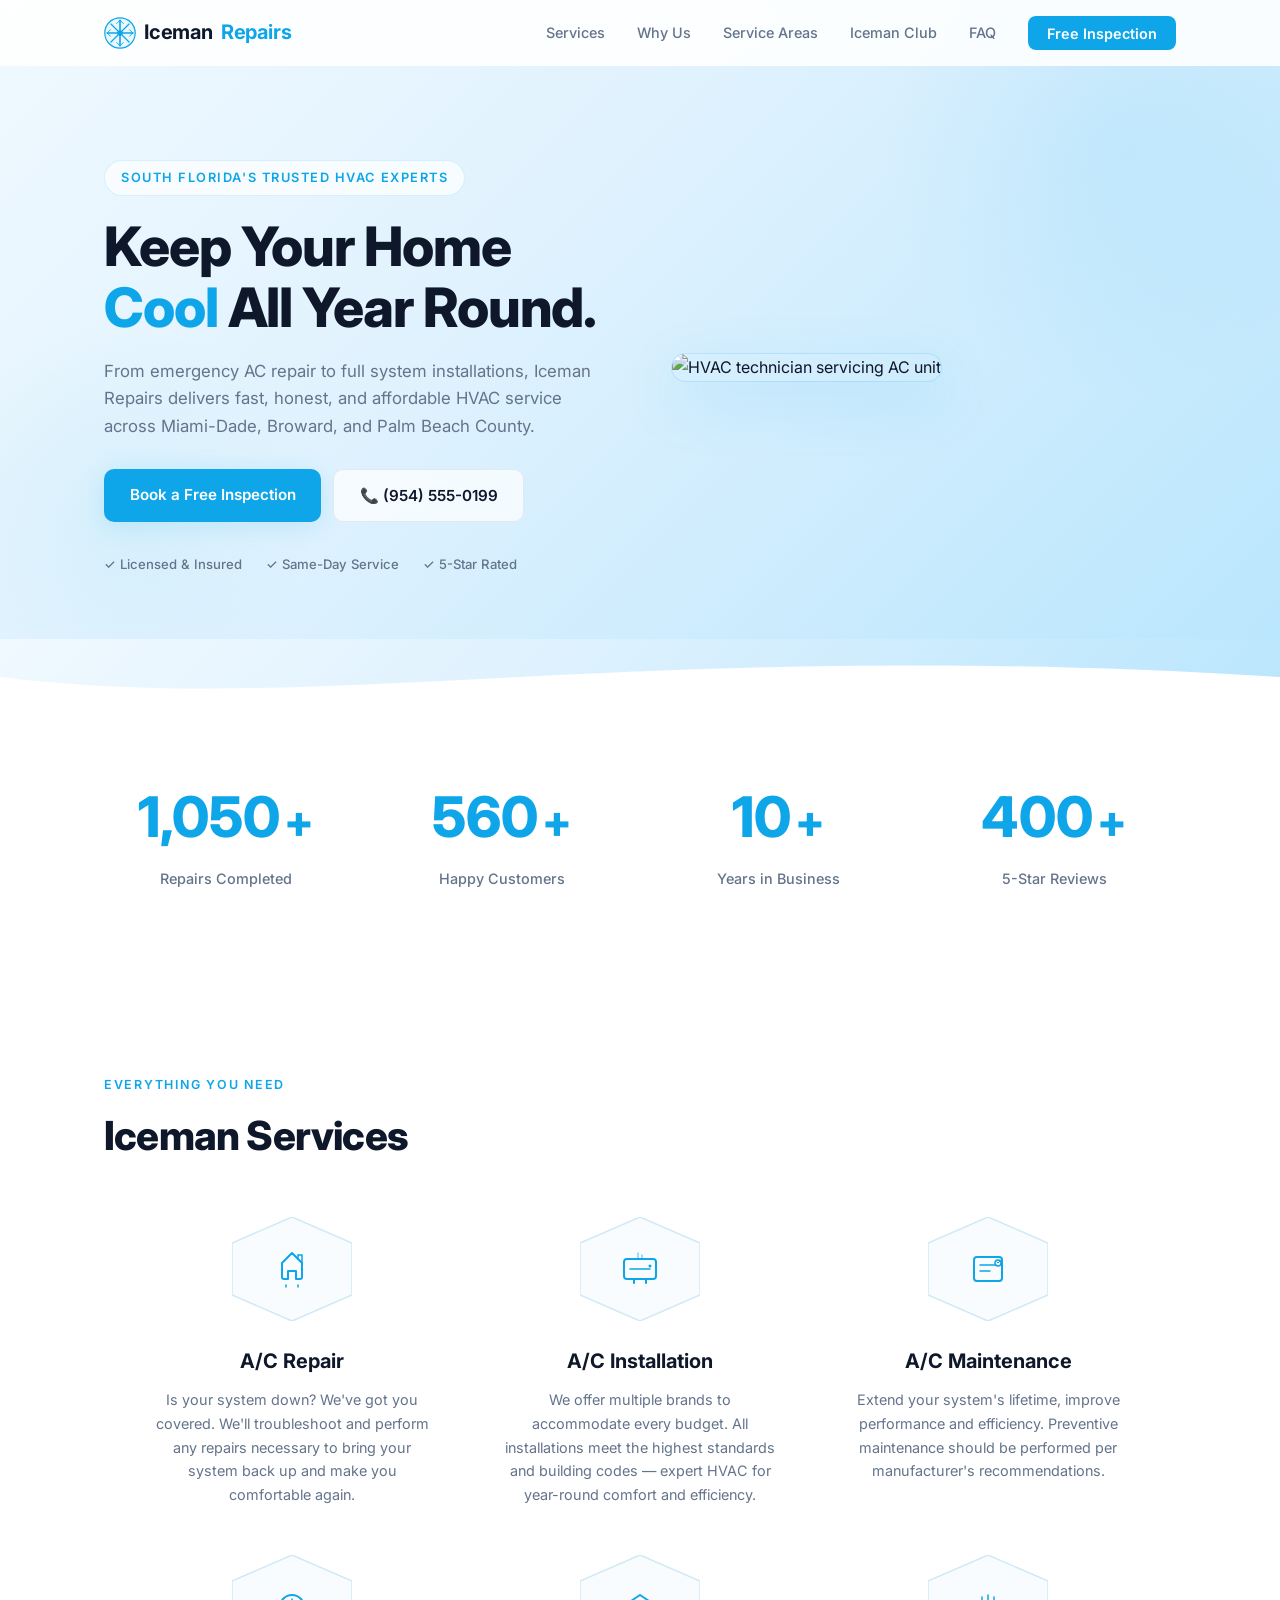
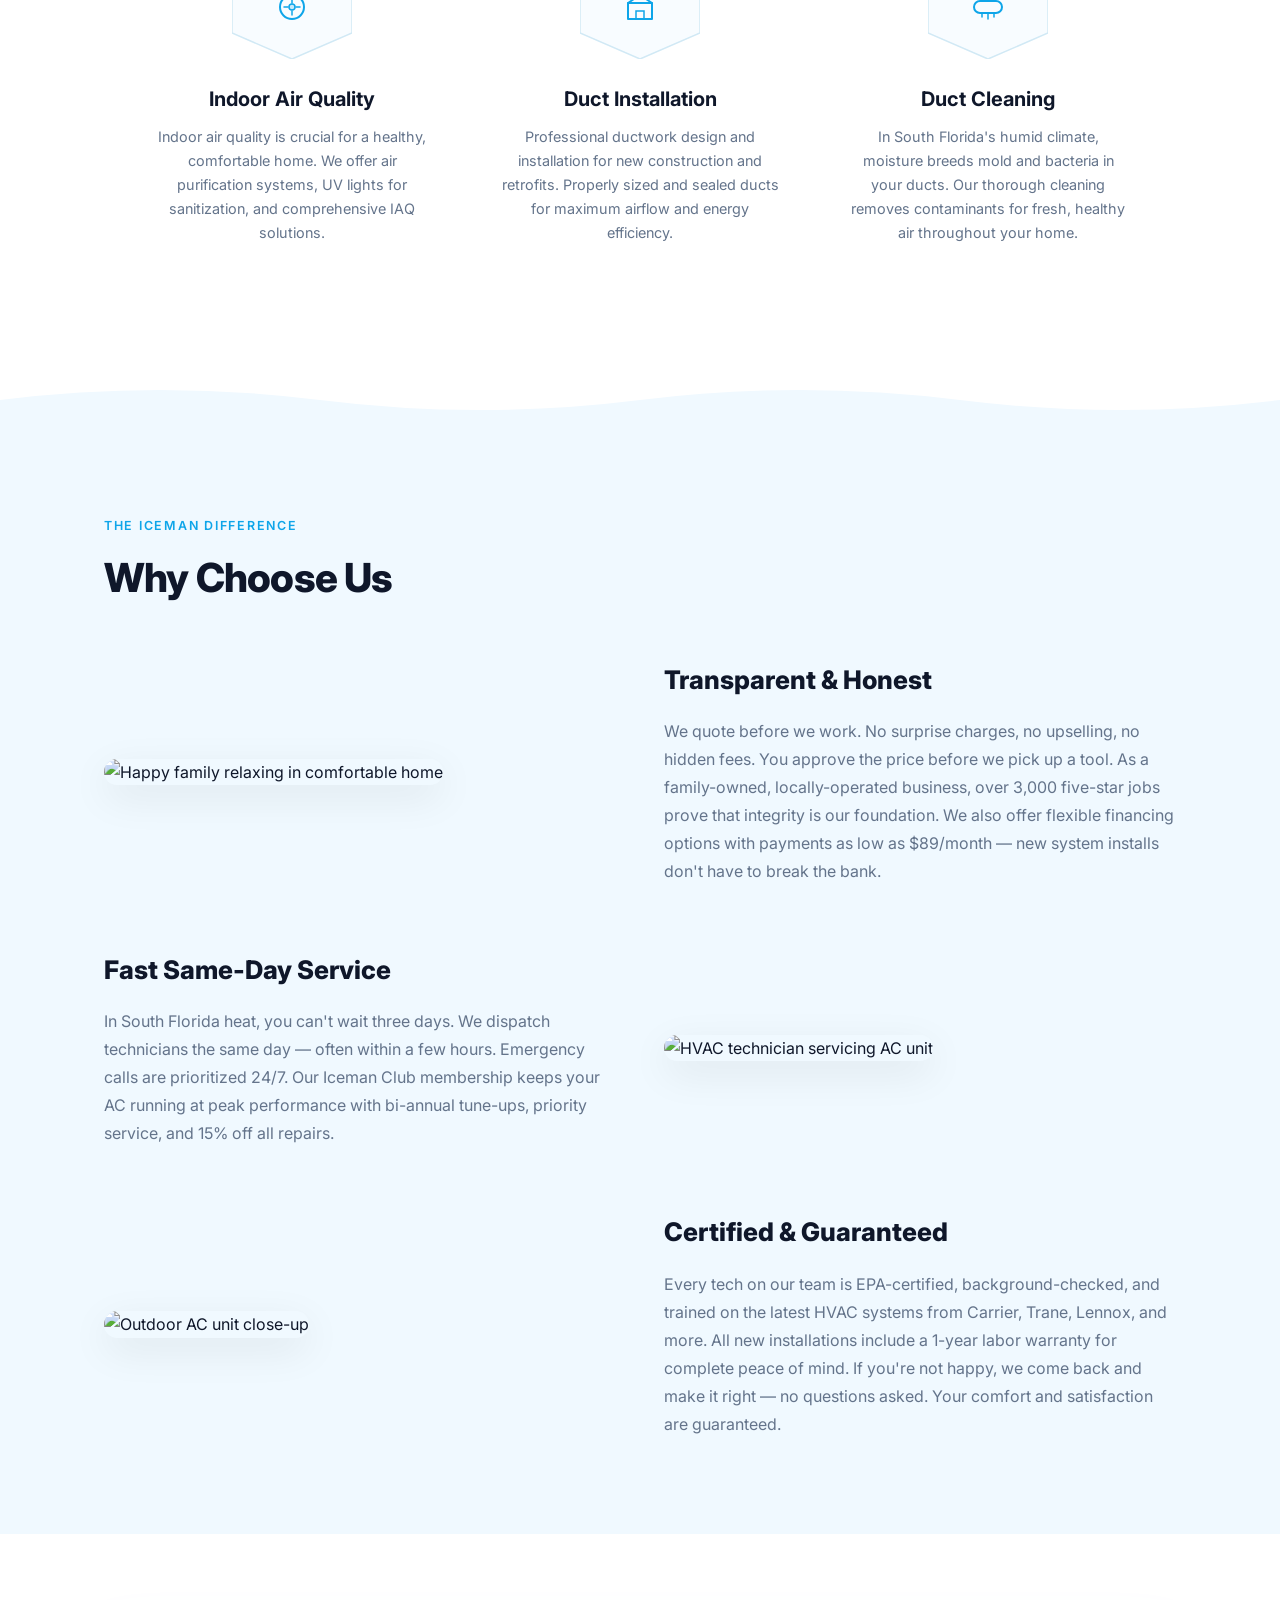
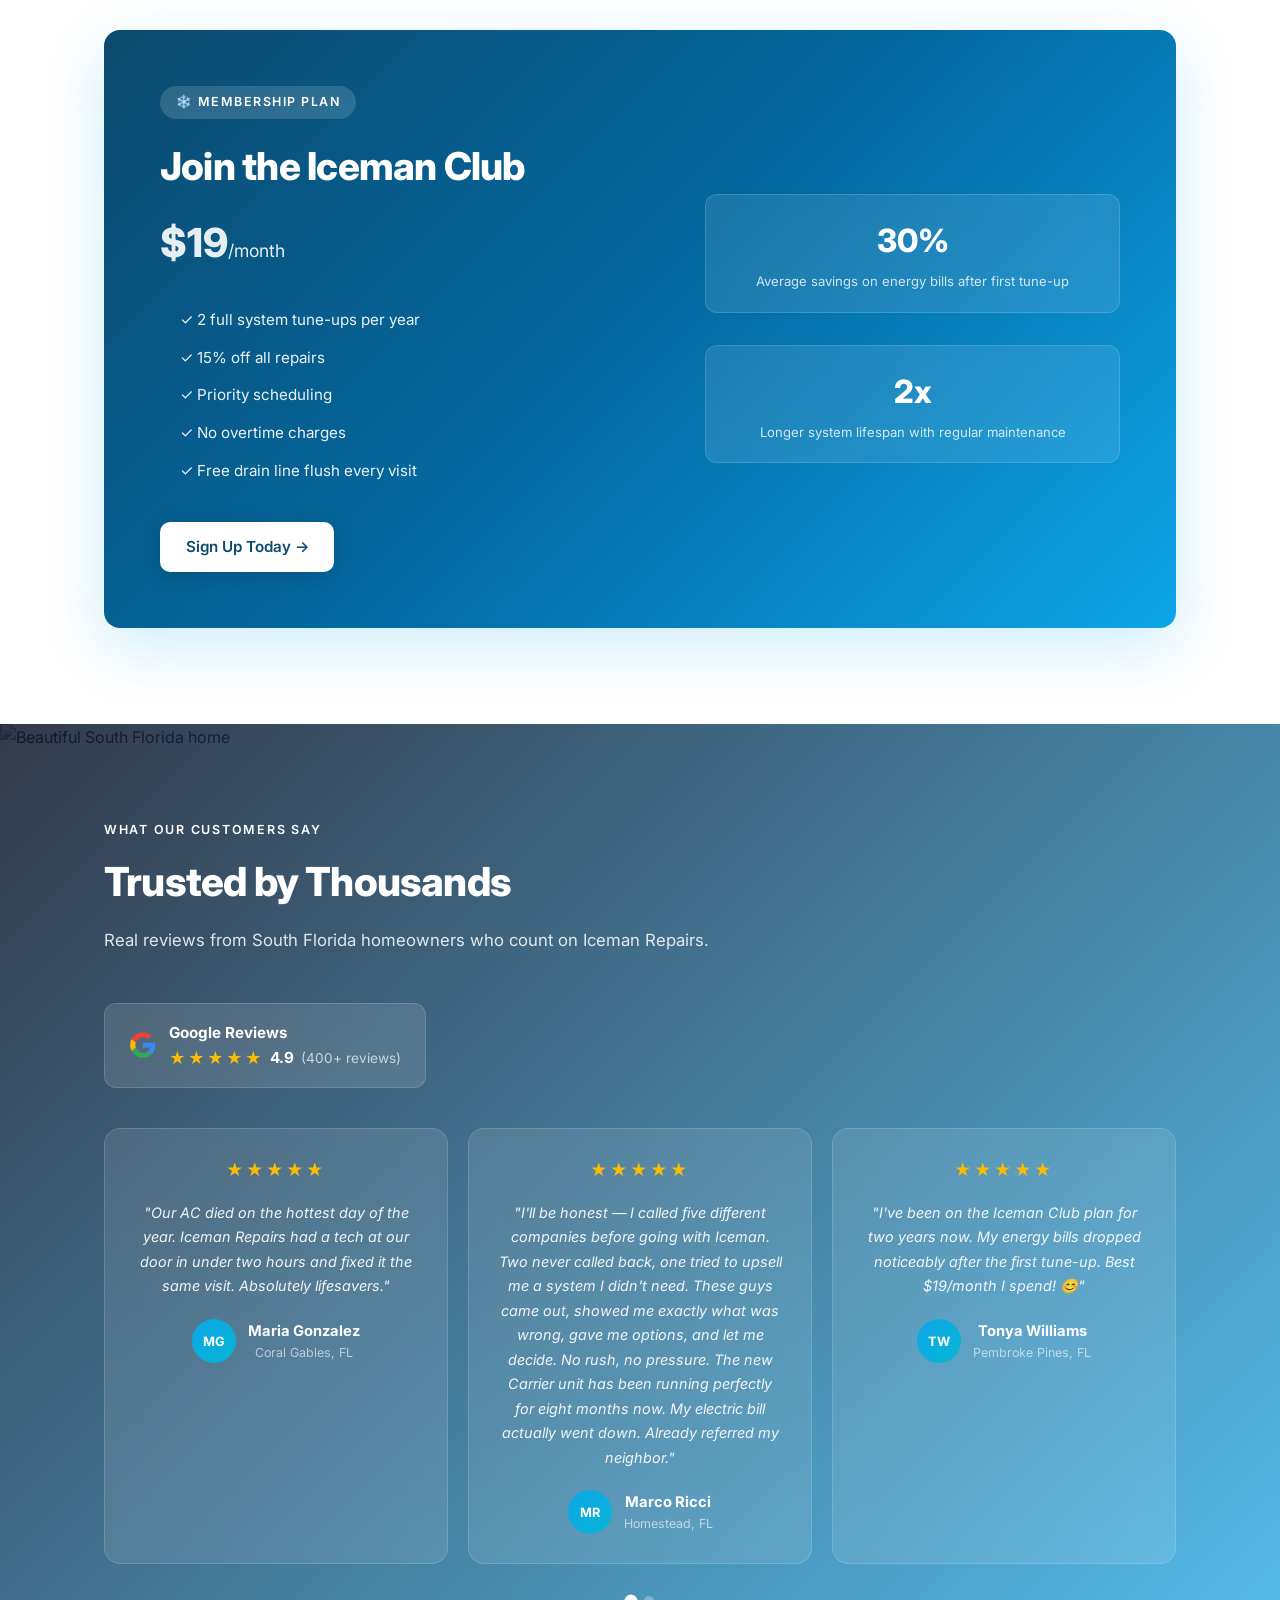
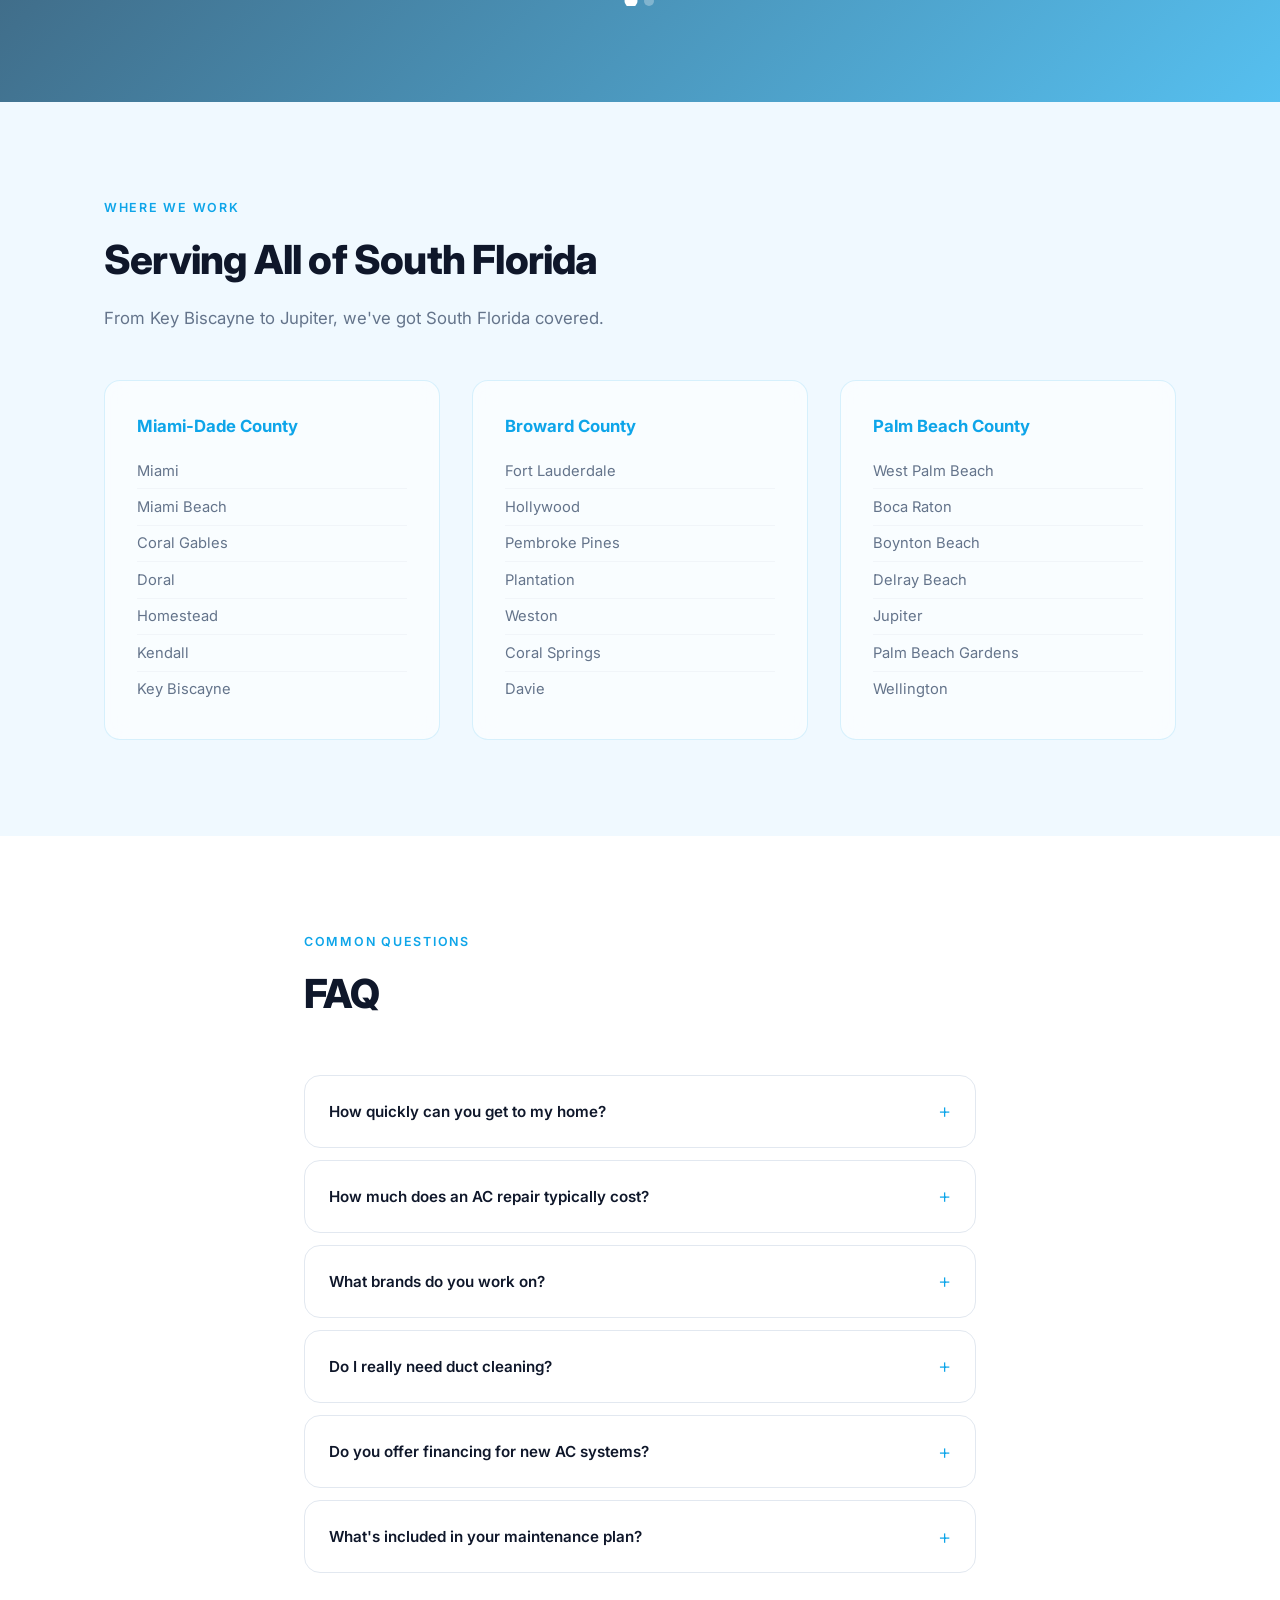
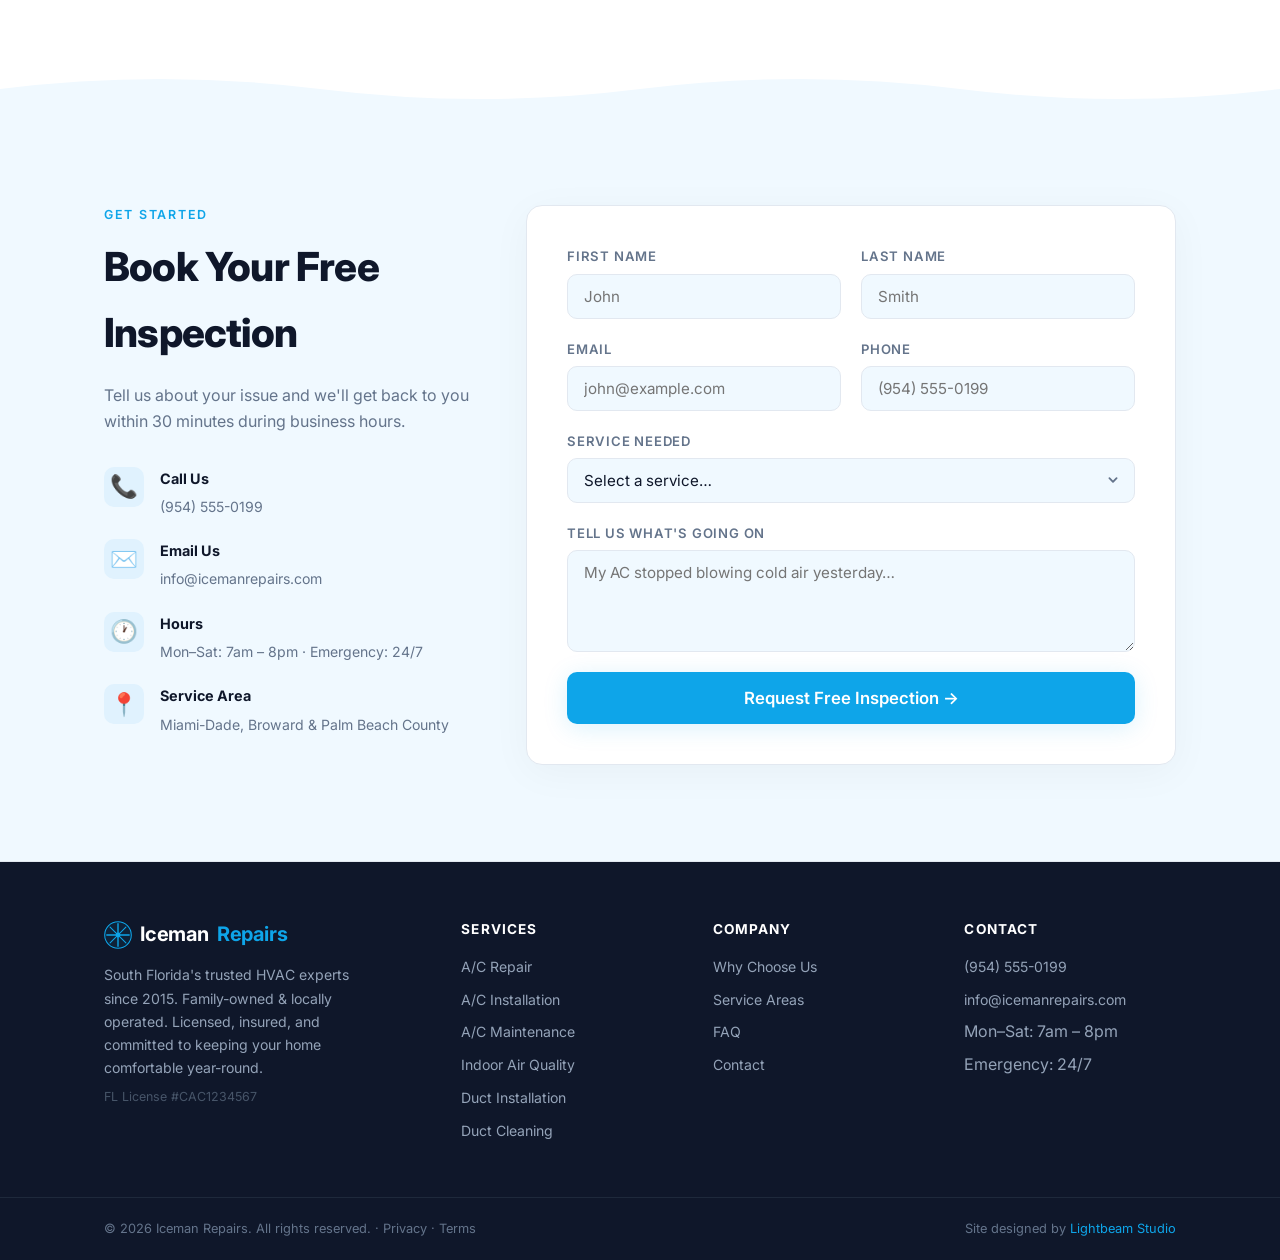
==== commit 2110a661: "Update Iceman footer: Made by Boo → Lightbeam Studio" ====
--- a/samples/iceman-repairs/index.html
+++ b/samples/iceman-repairs/index.html
@@ -590,7 +590,7 @@
   <div class="footer-bottom">
     <div class="container">
       <p>© 2026 Iceman Repairs. All rights reserved. · <a href="#">Privacy</a> · <a href="#">Terms</a></p>
-      <p class="made-by">Site designed by <a href="../made-by-boo/index.html">Made by Boo</a></p>
+      <p class="made-by">Site designed by <a href="https://lightbeamstudio.com">Lightbeam Studio</a></p>
     </div>
   </div>
 </footer>
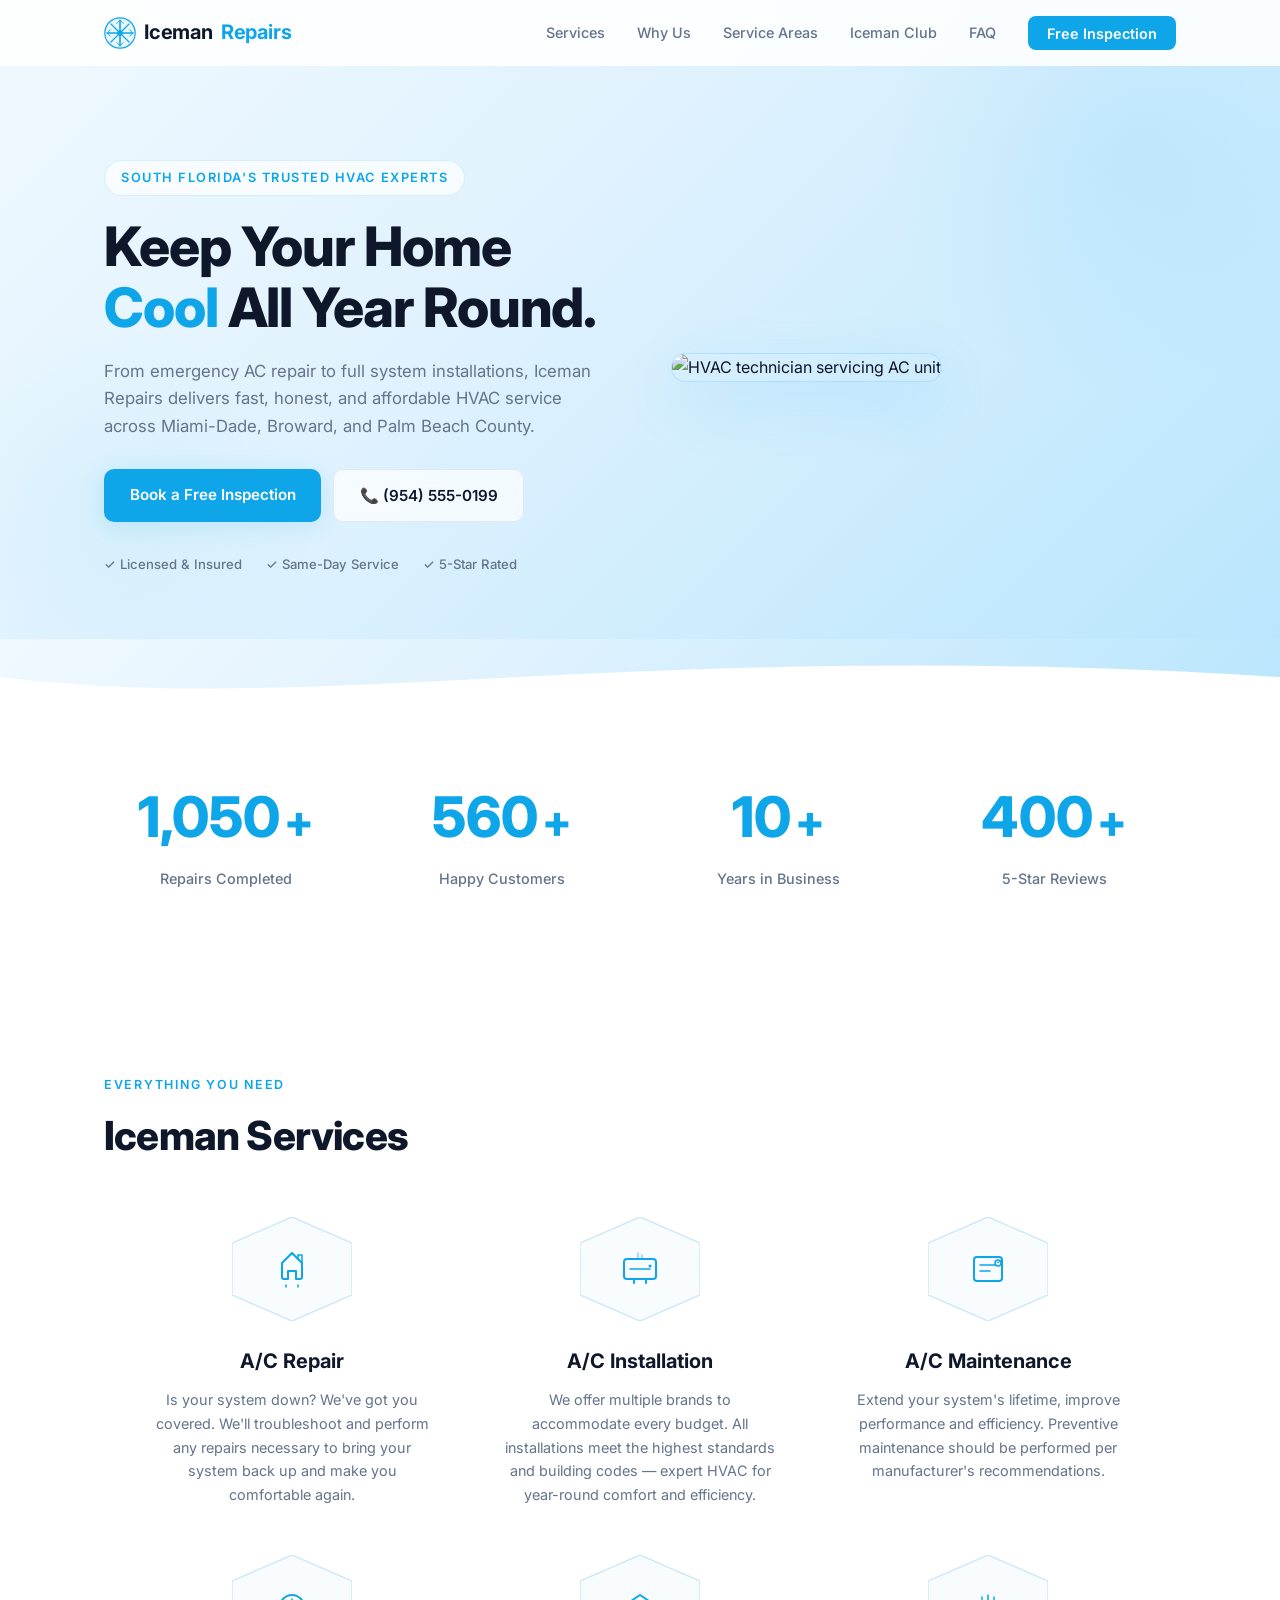
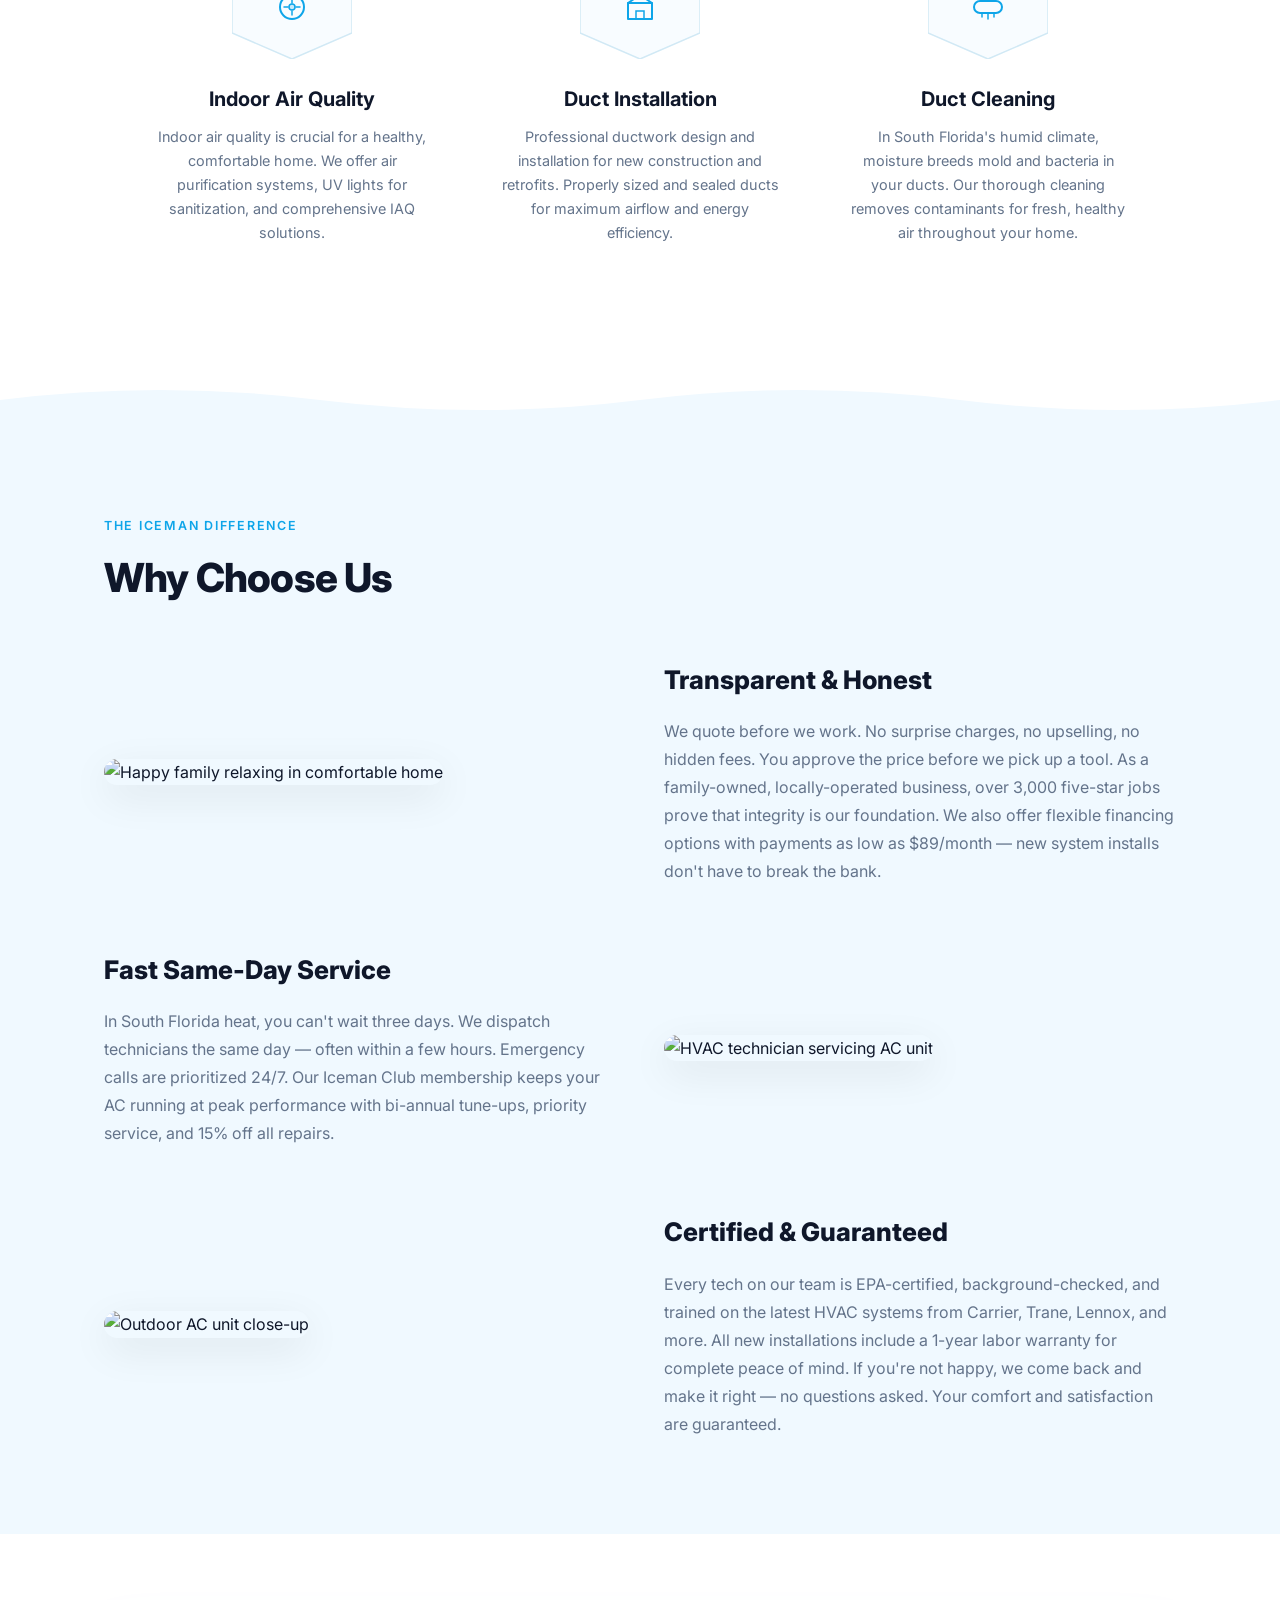
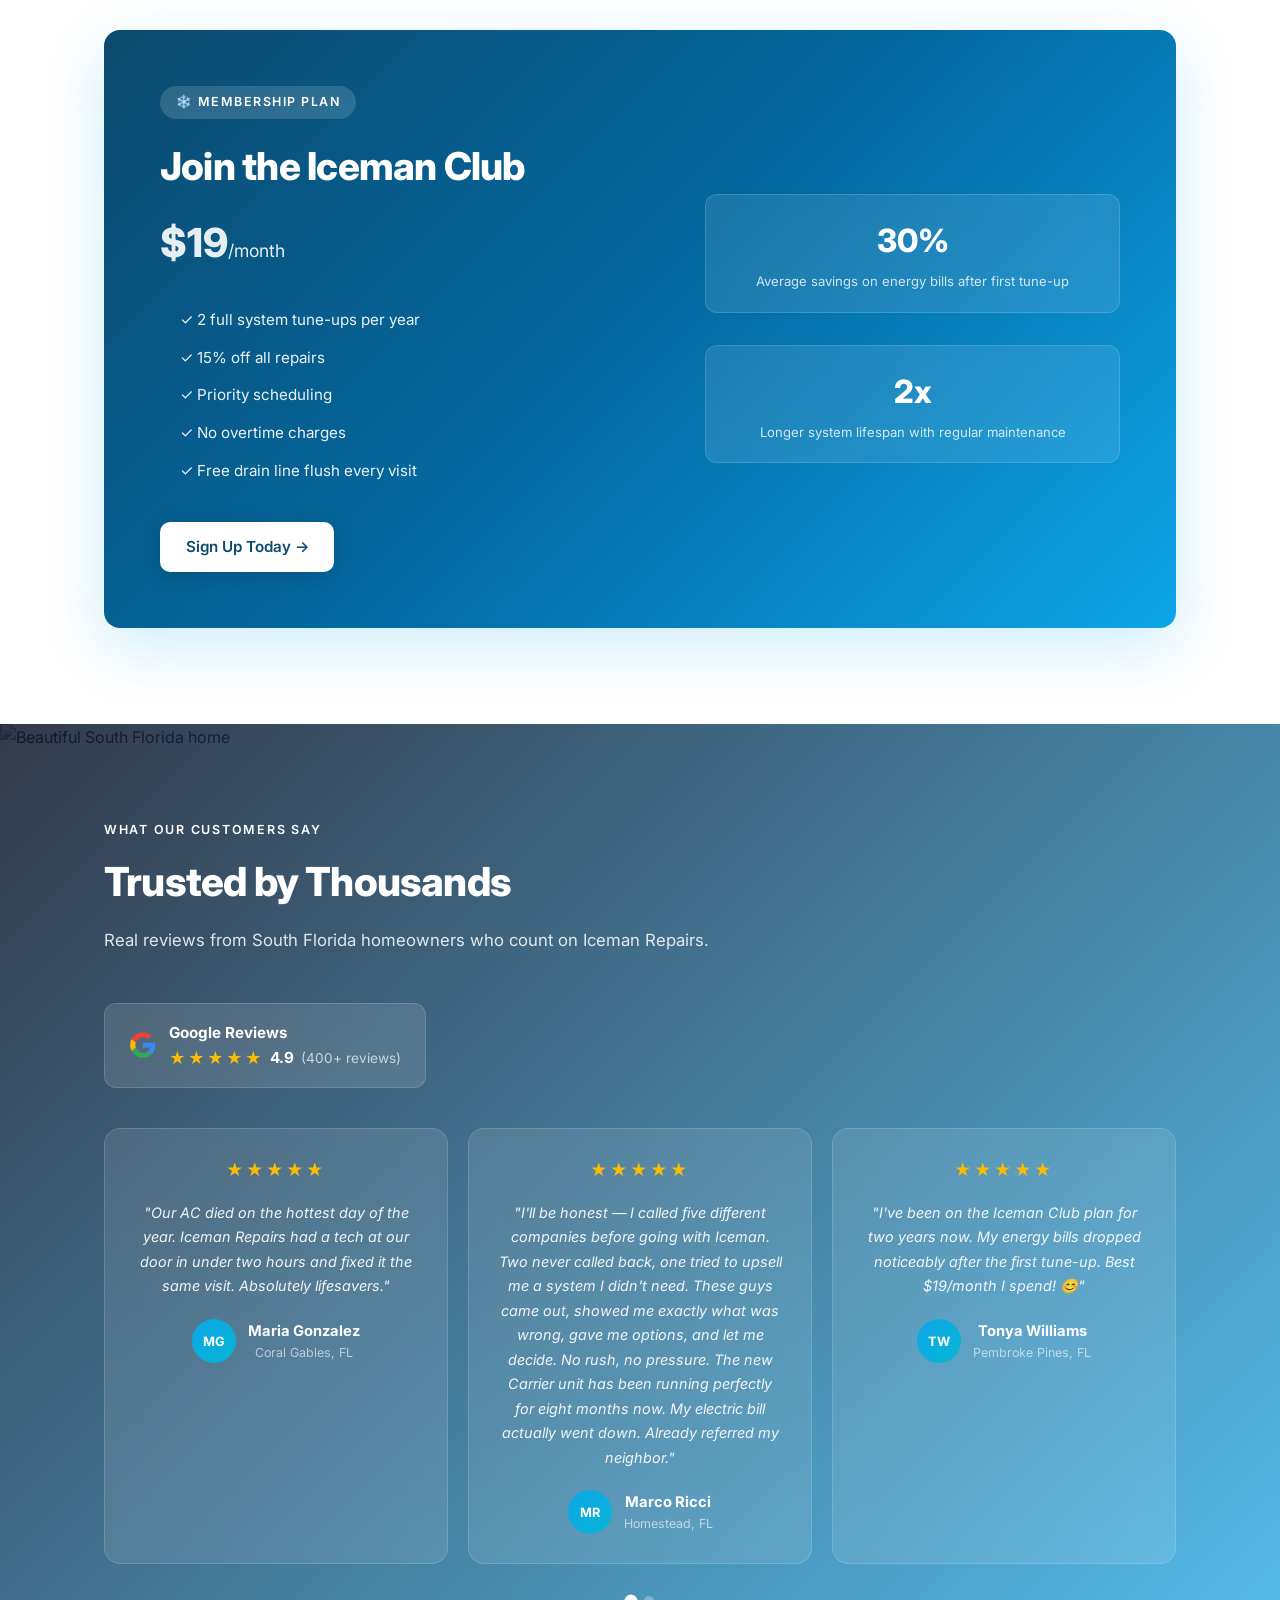
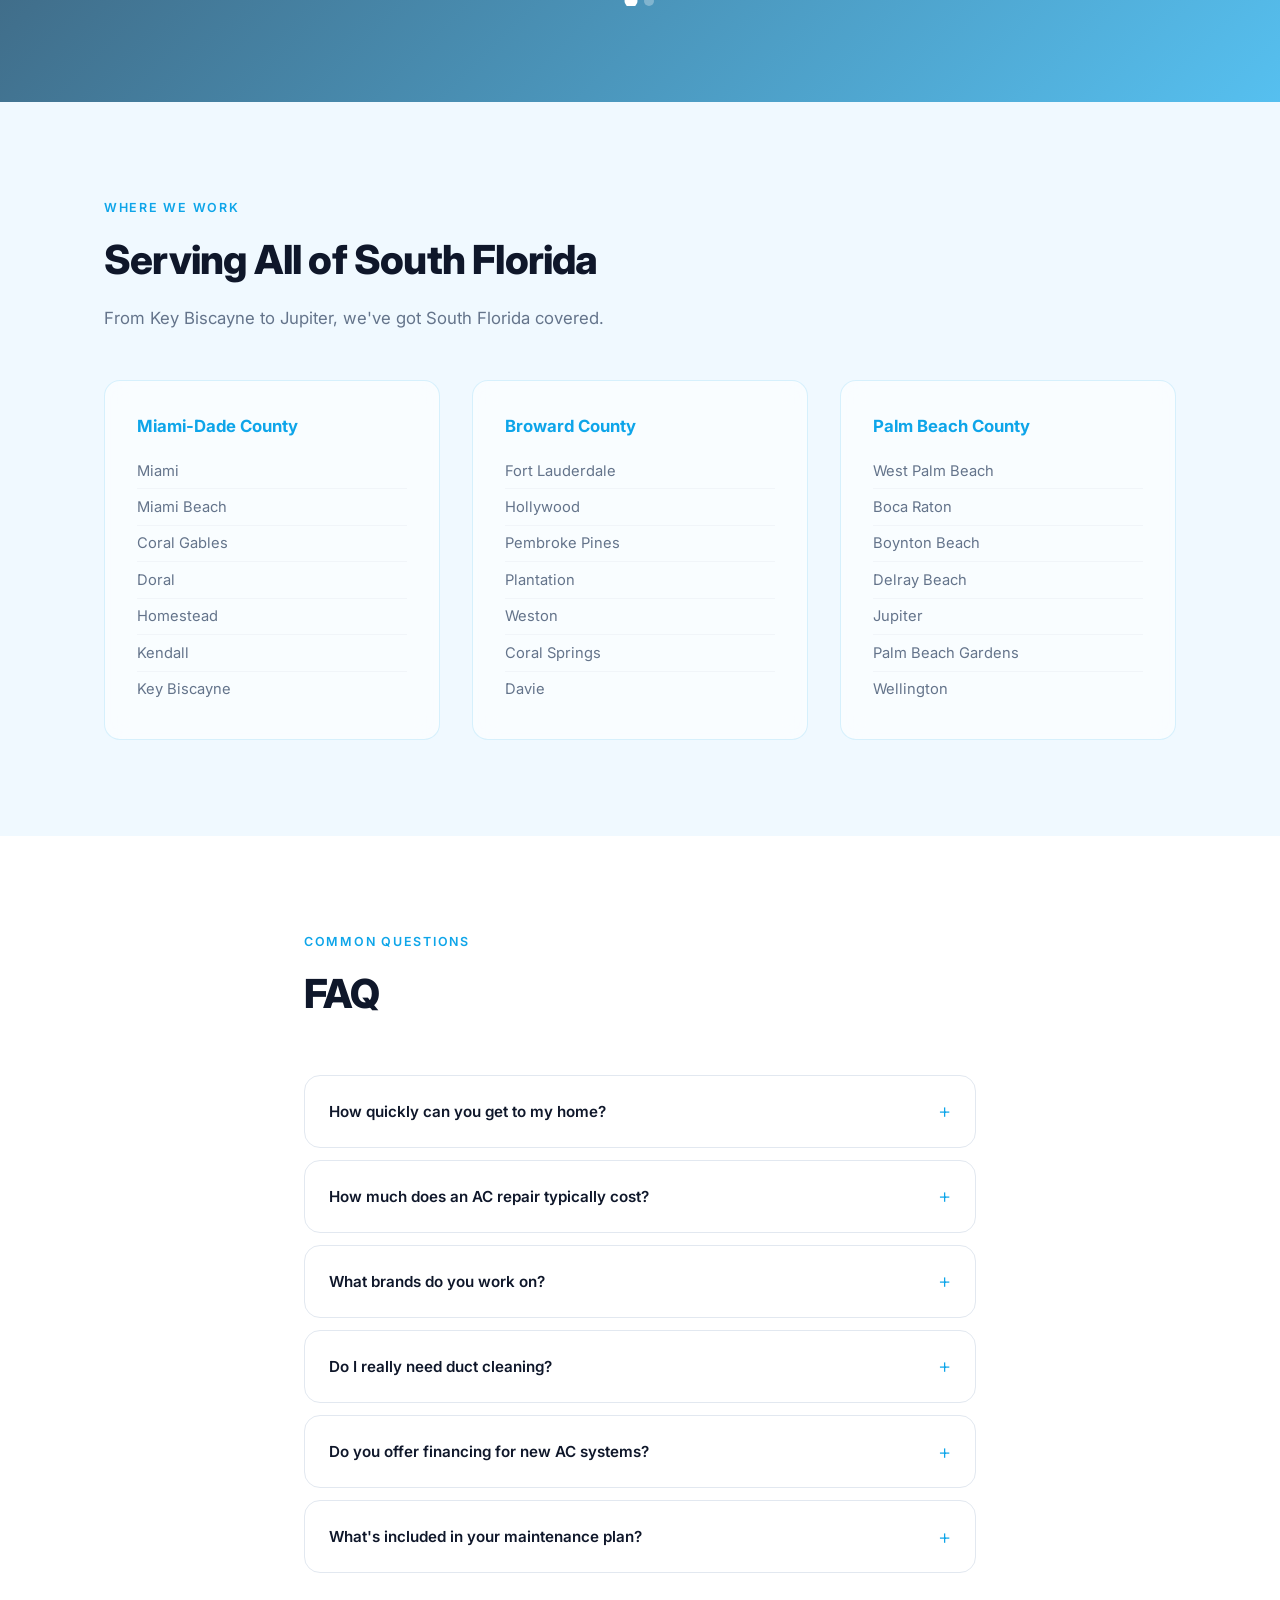
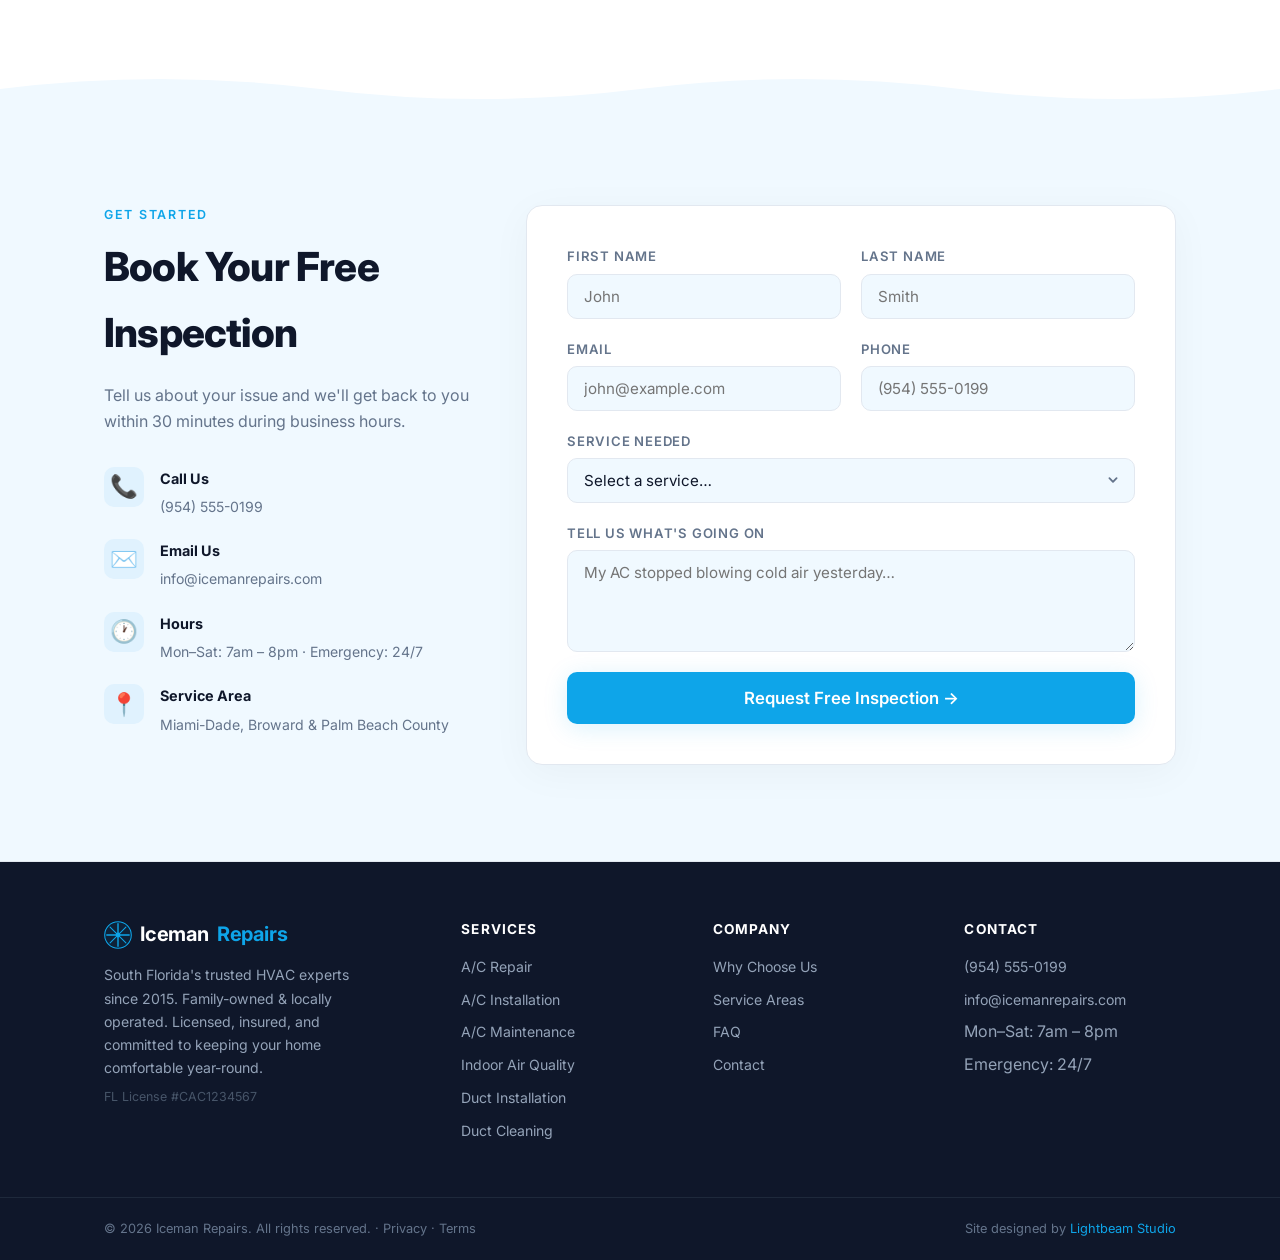
==== commit 19e0929e: "Add files via upload" ====
--- a/samples/iceman-repairs/index.html
+++ b/samples/iceman-repairs/index.html
@@ -643,33 +643,51 @@
 }, { threshold: 0.5 });
 document.querySelectorAll('.kpi-number').forEach(el => kpiObserver.observe(el));
 
-/* ── Reviews Carousel (3 visible at a time) ── */
+/* ── Reviews Carousel (3 per page desktop, 1 per page mobile) ── */
 (function() {
   const track = document.getElementById('reviewsTrack');
   const dotsContainer = document.getElementById('reviewsDots');
   let current = 0;
-  const perPage = 3;
-  const totalPages = 2; // 6 reviews / 3 per page
-
-  for (let i = 0; i < totalPages; i++) {
-    const dot = document.createElement('button');
-    dot.className = 'reviews-dot' + (i === 0 ? ' active' : '');
-    dot.setAttribute('aria-label', 'Go to page ' + (i + 1));
-    dot.addEventListener('click', () => goTo(i));
-    dotsContainer.appendChild(dot);
+  let config = getConfig();
+  let autoTimer;
+
+  function getConfig() {
+    return window.innerWidth <= 768
+      ? { totalPages: 6, step: 100 / 6 }
+      : { totalPages: 2, step: 50 };
+  }
+
+  function buildDots() {
+    config = getConfig();
+    current = 0;
+    dotsContainer.innerHTML = '';
+    for (let i = 0; i < config.totalPages; i++) {
+      const dot = document.createElement('button');
+      dot.className = 'reviews-dot' + (i === 0 ? ' active' : '');
+      dot.setAttribute('aria-label', 'Go to page ' + (i + 1));
+      dot.addEventListener('click', () => goTo(i));
+      dotsContainer.appendChild(dot);
+    }
+    goTo(0);
   }
 
   function goTo(index) {
     current = index;
-    track.style.transform = 'translateX(-' + (current * 50) + '%)';
+    track.style.transform = 'translateX(-' + (current * config.step) + '%)';
     dotsContainer.querySelectorAll('.reviews-dot').forEach((d, i) => {
       d.classList.toggle('active', i === current);
     });
   }
 
-  setInterval(() => {
-    goTo((current + 1) % totalPages);
-  }, 6000);
+  function startAuto() {
+    clearInterval(autoTimer);
+    autoTimer = setInterval(() => { goTo((current + 1) % config.totalPages); }, 6000);
+  }
+
+  buildDots();
+  startAuto();
+
+  window.addEventListener('resize', () => { buildDots(); startAuto(); });
 })();
 </script>
 </body>
